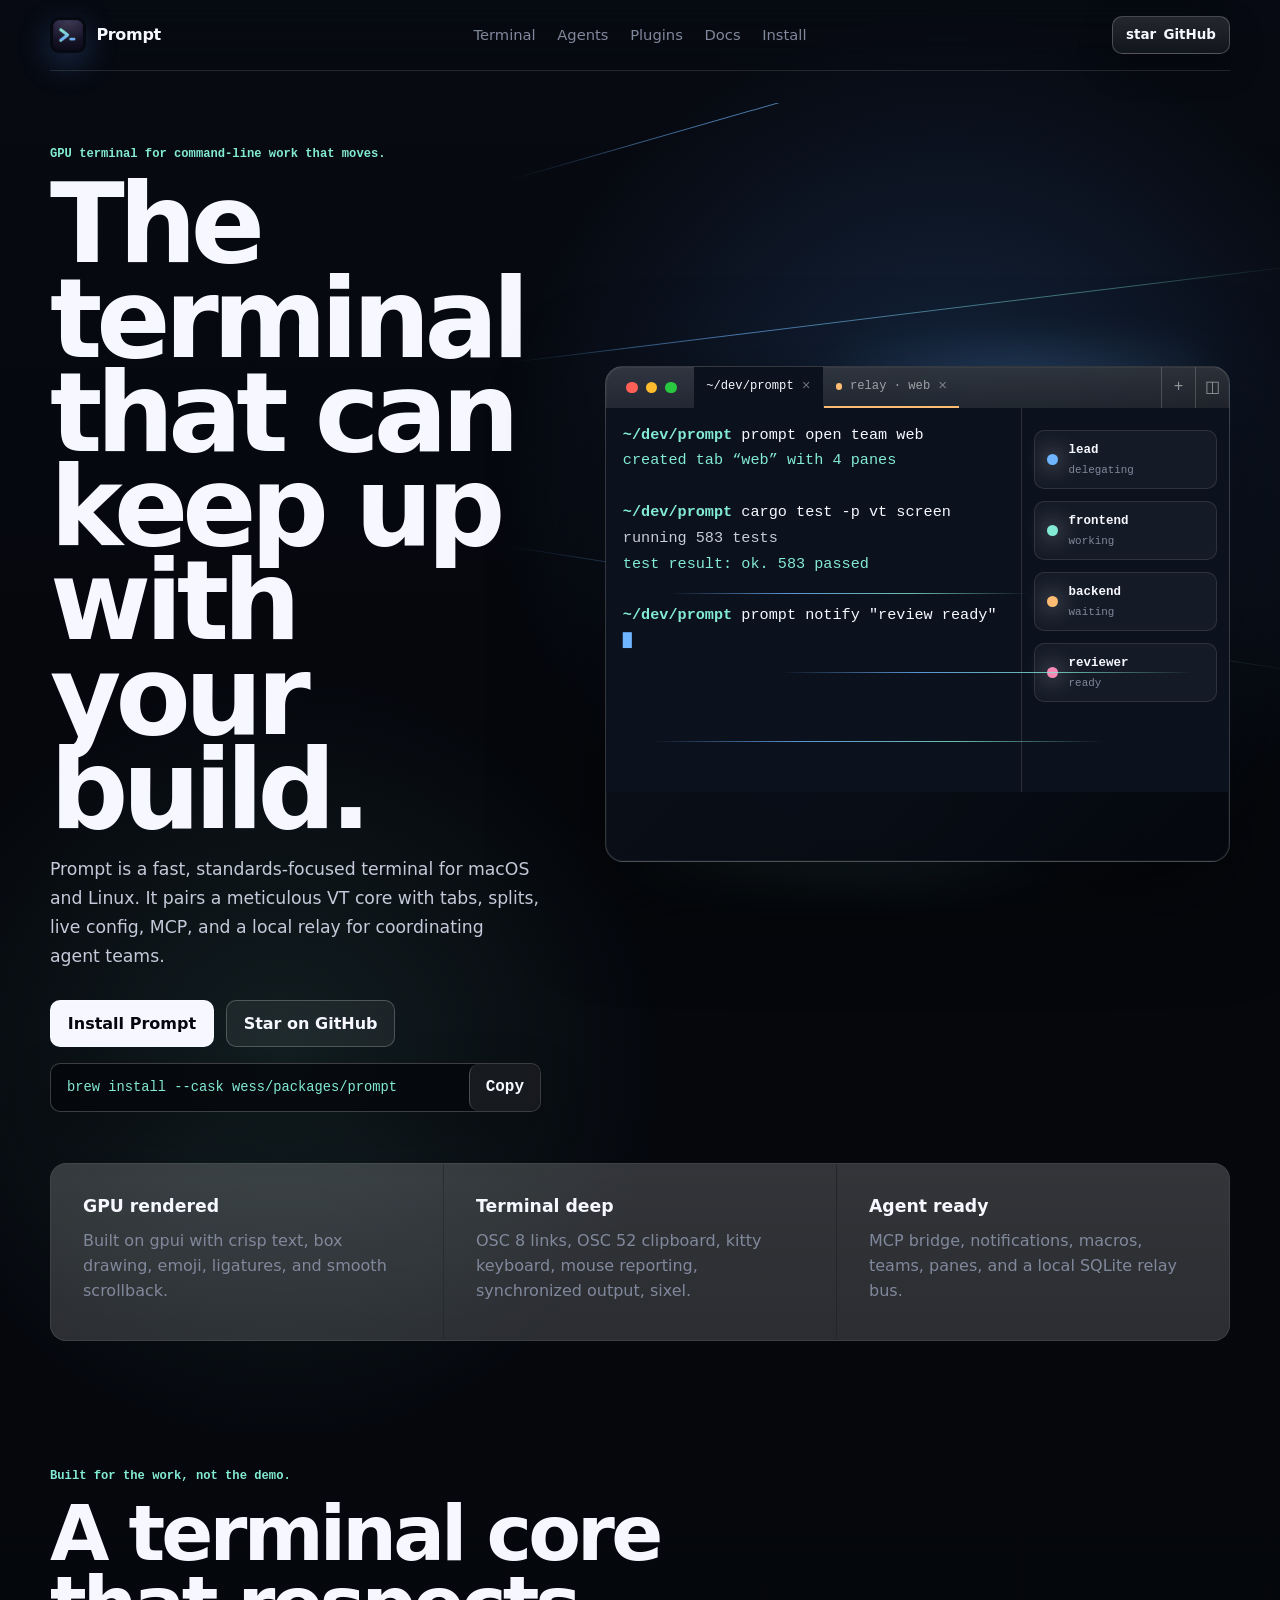
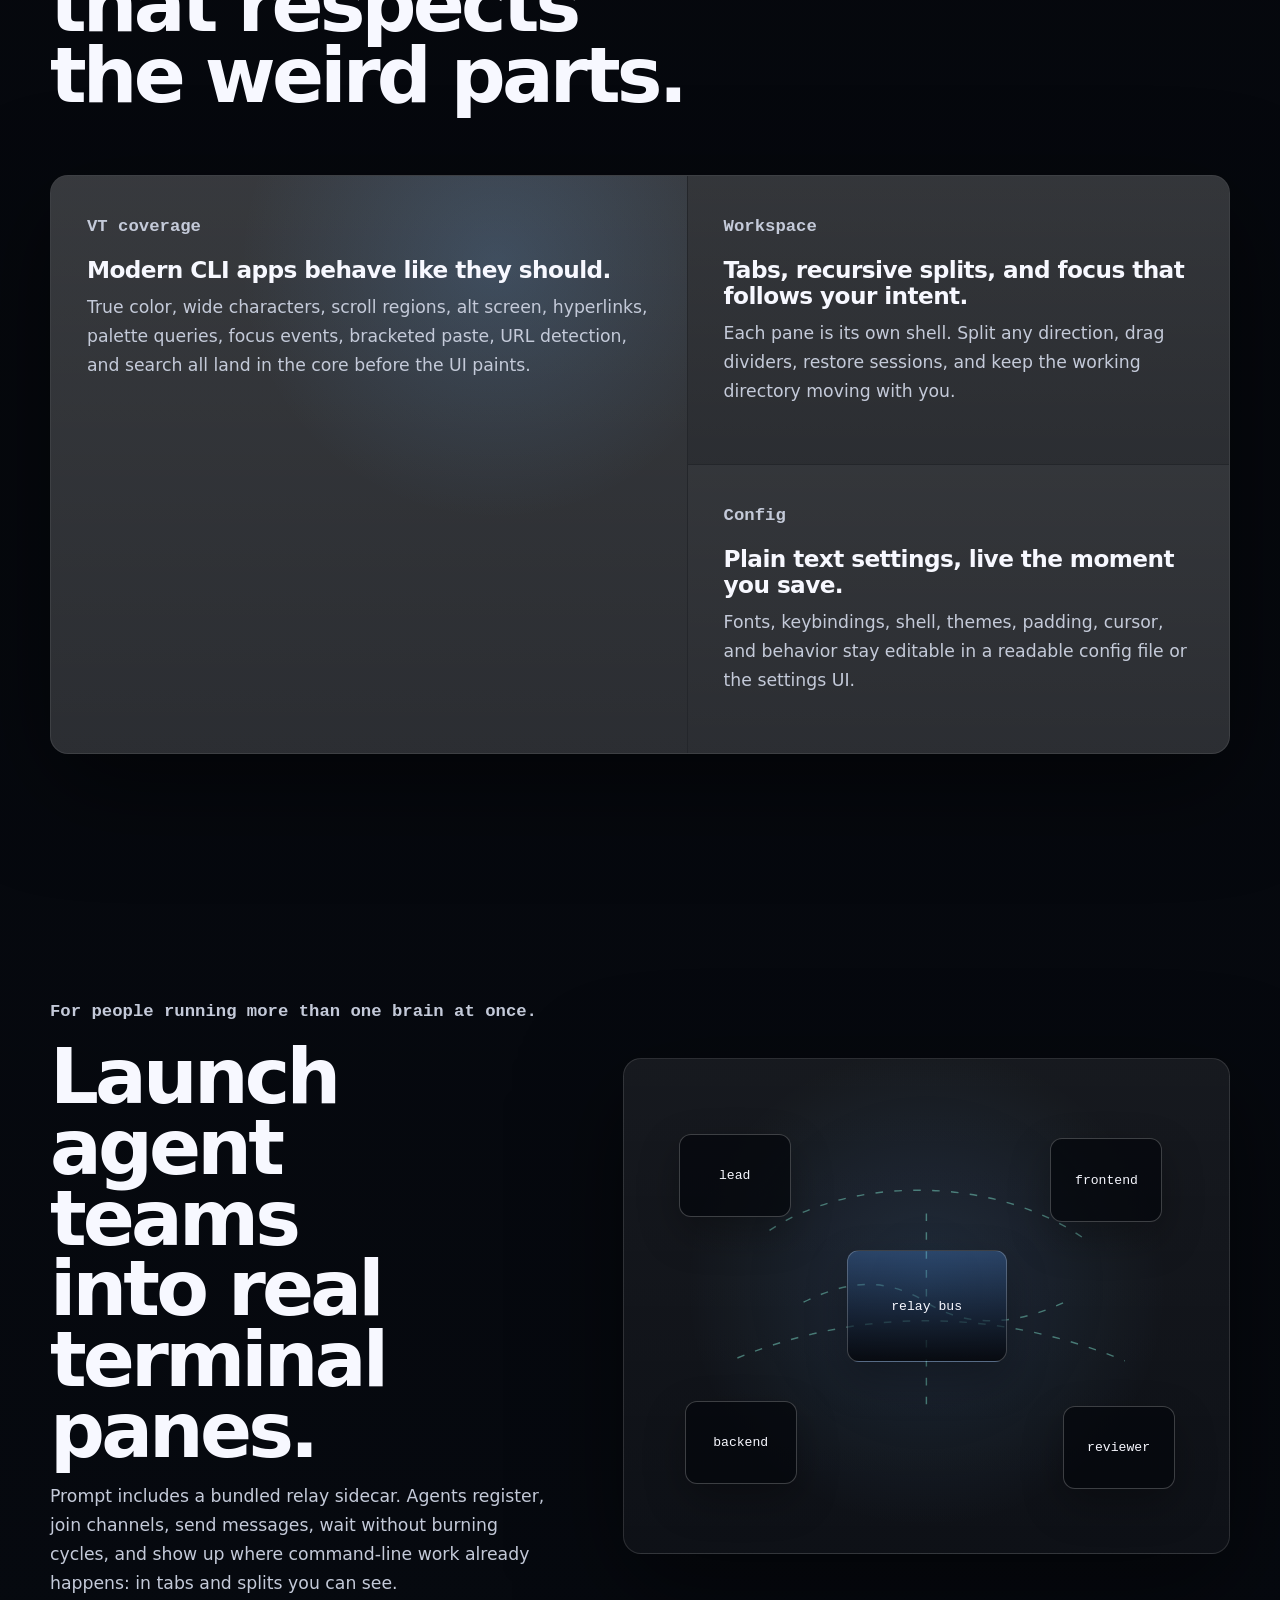
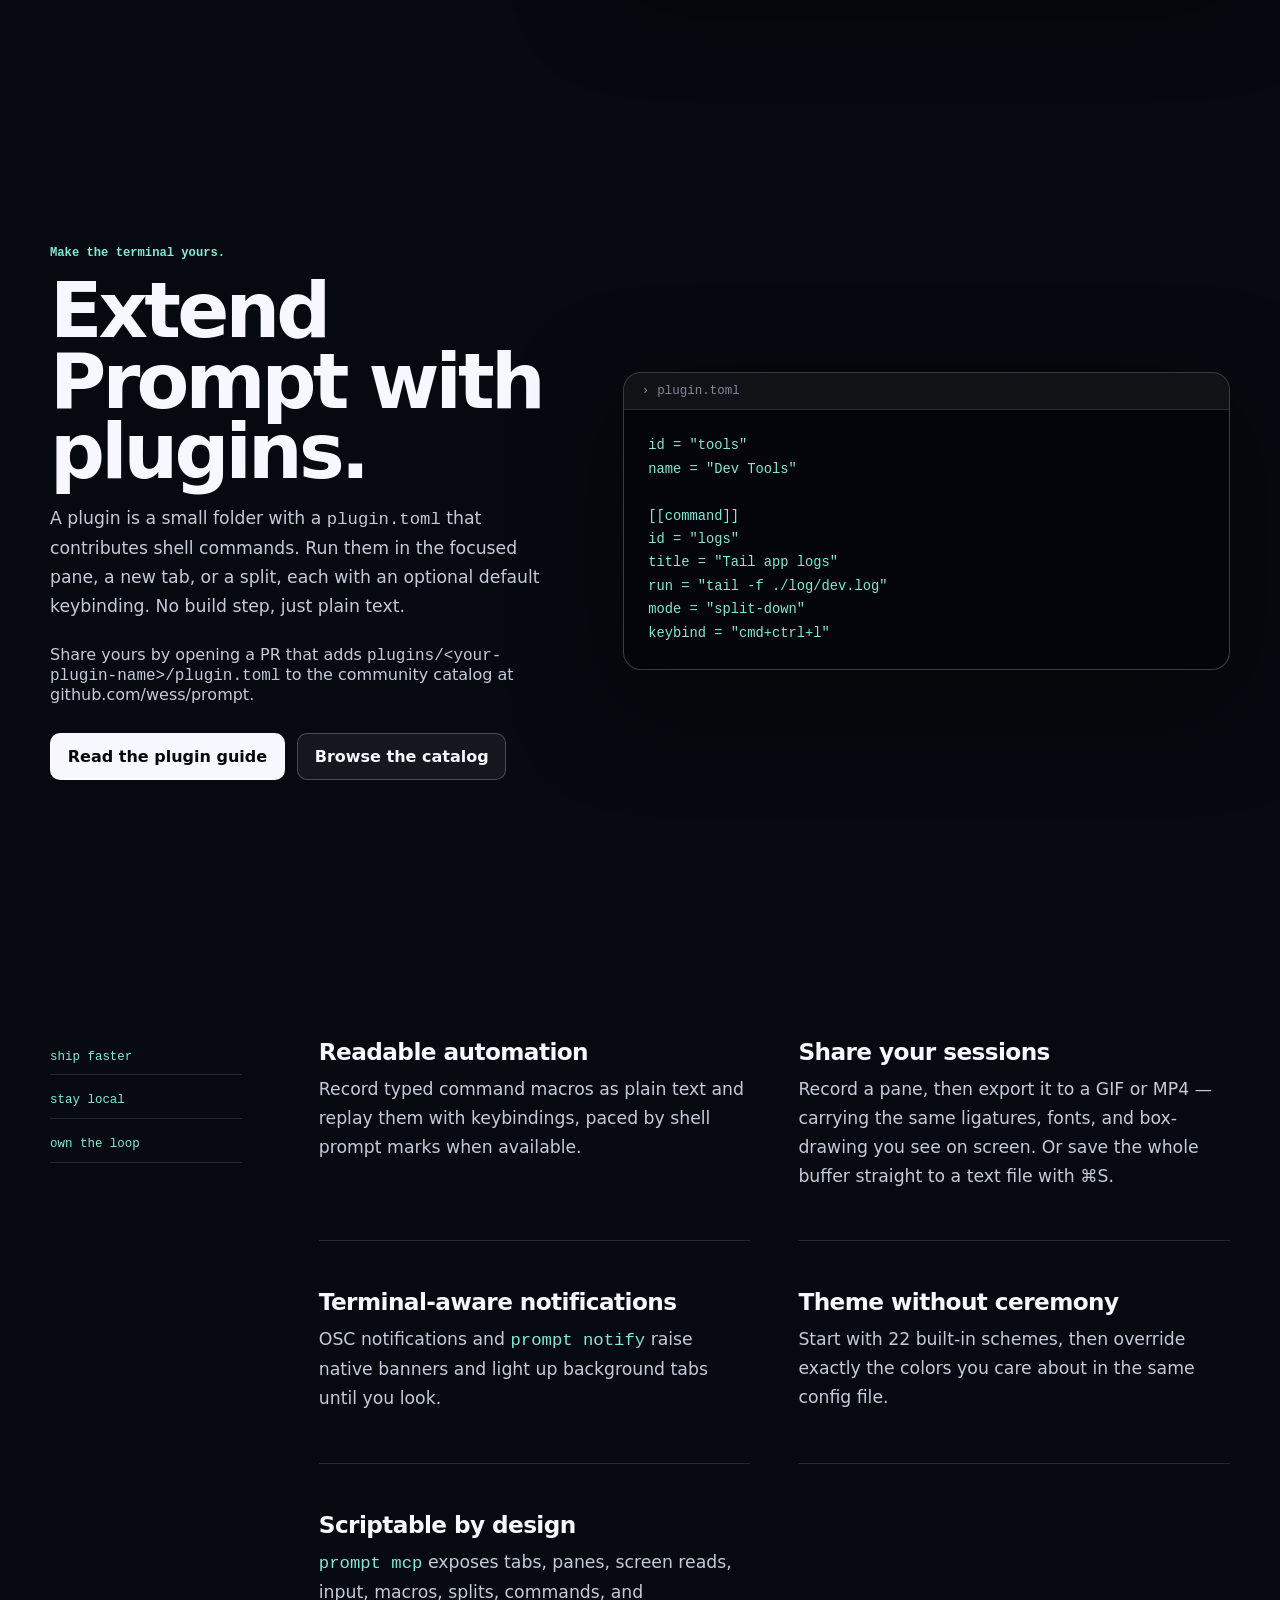
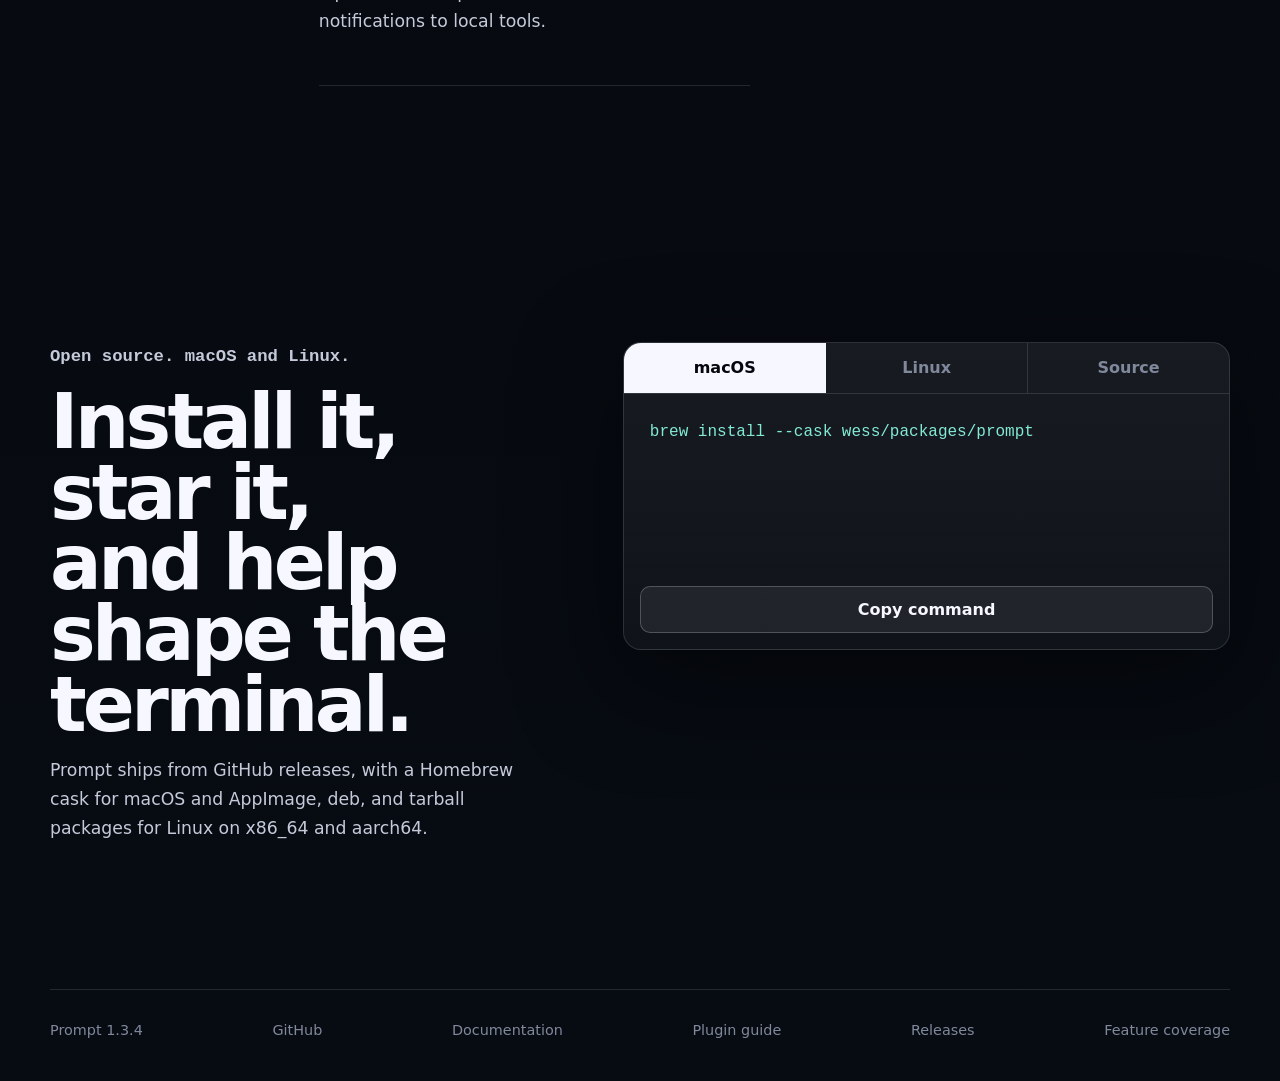
==== index.html @ 6f5cb442 "Publish docs from aa4fcb9d68c8481bac07b65fded016093cd1c7c6" ====
<!doctype html>
<html lang="en">
  <head>
    <meta charset="utf-8">
    <meta name="viewport" content="width=device-width, initial-scale=1">
    <title>Prompt - GPU terminal for builders and agent teams</title>
    <meta
      name="description"
      content="Prompt is a fast GPU-accelerated terminal for macOS and Linux with splits, themes, MCP, and a local agent mesh."
    >
    <meta property="og:title" content="Prompt - a terminal for builders and agent teams">
    <meta
      property="og:description"
      content="GPU rendering, meticulous VT support, live config, MCP, and a local relay for agent teams."
    >
    <meta property="og:type" content="website">
    <meta name="theme-color" content="#05070c">
    <link rel="icon" href="icon.png">
    <link rel="apple-touch-icon" href="icon.png">
    <link rel="stylesheet" href="style.css">
  </head>
  <body>
    <a class="skip" href="#main">Skip to content</a>
    <header class="nav" aria-label="Primary navigation">
      <a class="brand" href="#top" aria-label="Prompt home">
        <img class="brandmark" src="icon.png" alt="" width="36" height="36">
        <span>Prompt</span>
      </a>
      <nav class="navlinks" aria-label="Site">
        <a href="#terminal">Terminal</a>
        <a href="#agents">Agents</a>
        <a href="#plugins">Plugins</a>
        <a href="docs.html">Docs</a>
        <a href="#install">Install</a>
      </nav>
      <a class="navstar" href="https://github.com/wess/prompt" data-star-link>
        <span aria-hidden="true">star</span>
        <strong data-star-count>GitHub</strong>
      </a>
    </header>

    <main id="main">
      <section class="hero" id="top">
        <div class="herobeams" aria-hidden="true">
          <span></span>
          <span></span>
          <span></span>
        </div>
        <div class="herocopy">
          <p class="kicker">GPU terminal for command-line work that moves.</p>
          <h1>The terminal that can keep up with your build.</h1>
          <p class="lede">
            Prompt is a fast, standards-focused terminal for macOS and Linux.
            It pairs a meticulous VT core with tabs, splits, live config, MCP,
            and a local relay for coordinating agent teams.
          </p>
          <div class="actions" aria-label="Primary actions">
            <a class="button primary" href="#install">Install Prompt</a>
            <a class="button secondary" href="https://github.com/wess/prompt" data-star-link>Star on GitHub</a>
          </div>
          <div class="terminalbar" aria-label="Install command">
            <code>brew install --cask wess/packages/prompt</code>
            <button type="button" data-copy="brew install --cask wess/packages/prompt">Copy</button>
          </div>
        </div>
        <div class="productstage" aria-label="Prompt terminal workspace preview">
          <div class="stageglow" aria-hidden="true"></div>
          <div class="workspacewindow">
            <div class="windowbar">
              <div class="traffic" aria-hidden="true"><span></span><span></span><span></span></div>
              <div class="tabstrip" role="tablist" aria-label="Open tabs">
                <div class="tab active" role="tab" aria-selected="true">
                  <span>~/dev/prompt</span>
                  <i class="tabclose" aria-hidden="true">×</i>
                </div>
                <div class="tab attention" role="tab" aria-selected="false">
                  <i class="tabdot" aria-hidden="true"></i>
                  <span>relay · web</span>
                  <i class="tabclose" aria-hidden="true">×</i>
                </div>
              </div>
              <div class="tabactions" aria-label="Tab actions">
                <button class="tabbtn" type="button" aria-label="New">+</button>
                <button class="tabbtn" type="button" aria-label="Split into column">◫</button>
              </div>
            </div>
            <div class="workspacegrid">
              <section class="terminalpane" aria-label="Terminal session preview">
                <pre><code><span class="prompt">~/dev/prompt</span> <span class="cmd">prompt open team web</span>
<span class="ok">created tab “web” with 4 panes</span>

<span class="prompt">~/dev/prompt</span> <span class="cmd">cargo test -p vt screen</span>
running 583 tests
<span class="ok">test result: ok. 583 passed</span>

<span class="prompt">~/dev/prompt</span> <span class="cmd">prompt notify "review ready"</span>
<span class="cursor">█</span></code></pre>
              </section>
              <aside class="agentpane" aria-label="Agent relay activity">
                <div class="agentrow lead"><span></span><strong>lead</strong><em>delegating</em></div>
                <div class="agentrow frontend"><span></span><strong>frontend</strong><em>working</em></div>
                <div class="agentrow backend"><span></span><strong>backend</strong><em>waiting</em></div>
                <div class="agentrow reviewer"><span></span><strong>reviewer</strong><em>ready</em></div>
              </aside>
            </div>
            <div class="flowline one" aria-hidden="true"></div>
            <div class="flowline two" aria-hidden="true"></div>
            <div class="flowline three" aria-hidden="true"></div>
          </div>
        </div>
      </section>

      <section class="proof" aria-label="Product proof points">
        <div>
          <strong>GPU rendered</strong>
          <span>Built on gpui with crisp text, box drawing, emoji, ligatures, and smooth scrollback.</span>
        </div>
        <div>
          <strong>Terminal deep</strong>
          <span>OSC 8 links, OSC 52 clipboard, kitty keyboard, mouse reporting, synchronized output, sixel.</span>
        </div>
        <div>
          <strong>Agent ready</strong>
          <span>MCP bridge, notifications, macros, teams, panes, and a local SQLite relay bus.</span>
        </div>
      </section>

      <section class="terminalsection" id="terminal">
        <div class="sectionhead">
          <p class="kicker">Built for the work, not the demo.</p>
          <h2>A terminal core that respects the weird parts.</h2>
        </div>
        <div class="featureflow">
          <article class="featurewide">
            <p class="label">VT coverage</p>
            <h3>Modern CLI apps behave like they should.</h3>
            <p>
              True color, wide characters, scroll regions, alt screen,
              hyperlinks, palette queries, focus events, bracketed paste, URL
              detection, and search all land in the core before the UI paints.
            </p>
          </article>
          <article>
            <p class="label">Workspace</p>
            <h3>Tabs, recursive splits, and focus that follows your intent.</h3>
            <p>Each pane is its own shell. Split any direction, drag dividers, restore sessions, and keep the working directory moving with you.</p>
          </article>
          <article>
            <p class="label">Config</p>
            <h3>Plain text settings, live the moment you save.</h3>
            <p>Fonts, keybindings, shell, themes, padding, cursor, and behavior stay editable in a readable config file or the settings UI.</p>
          </article>
        </div>
      </section>

      <section class="agentsection" id="agents">
        <div class="agentcopy">
          <p class="kicker">For people running more than one brain at once.</p>
          <h2>Launch agent teams into real terminal panes.</h2>
          <p>
            Prompt includes a bundled relay sidecar. Agents register, join
            channels, send messages, wait without burning cycles, and show up
            where command-line work already happens: in tabs and splits you can
            see.
          </p>
        </div>
        <div class="mesh" aria-label="Relay mesh diagram">
          <div class="node lead">lead</div>
          <div class="node frontend">frontend</div>
          <div class="node backend">backend</div>
          <div class="node reviewer">reviewer</div>
          <div class="bus">relay bus</div>
          <svg viewBox="0 0 640 360" role="img" aria-label="Agents connected through a local relay bus">
            <path d="M154 100 C240 42 392 42 486 108"></path>
            <path d="M120 235 C250 182 394 182 530 238"></path>
            <path d="M320 82 L320 176"></path>
            <path d="M320 216 L320 292"></path>
            <path d="M190 176 C238 152 278 150 320 176 C366 206 420 198 466 176"></path>
          </svg>
        </div>
      </section>

      <section class="pluginsection" id="plugins">
        <div class="plugincopy">
          <p class="kicker">Make the terminal yours.</p>
          <h2>Extend Prompt with plugins.</h2>
          <p class="lede">
            A plugin is a small folder with a <code>plugin.toml</code> that
            contributes shell commands. Run them in the focused pane, a new tab,
            or a split, each with an optional default keybinding. No build step,
            just plain text.
          </p>
          <p>
            Share yours by opening a PR that adds
            <code>plugins/&lt;your-plugin-name&gt;/plugin.toml</code> to the
            community catalog at
            <a href="https://github.com/wess/prompt">github.com/wess/prompt</a>.
          </p>
          <div class="actions" aria-label="Plugin actions">
            <a class="button primary" href="plugins.html">Read the plugin guide</a>
            <a class="button secondary" href="https://github.com/wess/prompt/tree/main/plugins">Browse the catalog</a>
          </div>
        </div>
        <div class="plugincard" aria-label="Example plugin.toml">
          <div class="cardlabel"><span aria-hidden="true">›</span> plugin.toml</div>
          <pre><code>id = "tools"
name = "Dev Tools"

[[command]]
id = "logs"
title = "Tail app logs"
run = "tail -f ./log/dev.log"
mode = "split-down"
keybind = "cmd+ctrl+l"</code></pre>
        </div>
      </section>

      <section class="details" aria-label="Prompt features">
        <div class="rail">
          <span>ship faster</span>
          <span>stay local</span>
          <span>own the loop</span>
        </div>
        <div class="detailgrid">
          <article>
            <h3>Readable automation</h3>
            <p>Record typed command macros as plain text and replay them with keybindings, paced by shell prompt marks when available.</p>
          </article>
          <article>
            <h3>Share your sessions</h3>
            <p>Record a pane, then export it to a GIF or MP4 — carrying the same ligatures, fonts, and box-drawing you see on screen. Or save the whole buffer straight to a text file with ⌘S.</p>
          </article>
          <article>
            <h3>Terminal-aware notifications</h3>
            <p>OSC notifications and <code>prompt notify</code> raise native banners and light up background tabs until you look.</p>
          </article>
          <article>
            <h3>Theme without ceremony</h3>
            <p>Start with 22 built-in schemes, then override exactly the colors you care about in the same config file.</p>
          </article>
          <article>
            <h3>Scriptable by design</h3>
            <p><code>prompt mcp</code> exposes tabs, panes, screen reads, input, macros, splits, commands, and notifications to local tools.</p>
          </article>
        </div>
      </section>

      <section class="install" id="install">
        <div>
          <p class="kicker">Open source. macOS and Linux.</p>
          <h2>Install it, star it, and help shape the terminal.</h2>
          <p>
            Prompt ships from GitHub releases, with a Homebrew cask for macOS
            and AppImage, deb, and tarball packages for Linux on x86_64 and
            aarch64.
          </p>
        </div>
        <div class="installpanel">
          <div class="installtabs" role="tablist" aria-label="Install options">
            <button class="active" type="button" data-install-tab="mac">macOS</button>
            <button type="button" data-install-tab="linux">Linux</button>
            <button type="button" data-install-tab="source">Source</button>
          </div>
          <pre aria-live="polite"><code data-install-code>brew install --cask wess/packages/prompt</code></pre>
          <button class="copywide" type="button" data-copy="brew install --cask wess/packages/prompt">Copy command</button>
        </div>
      </section>
    </main>

    <footer class="footer">
      <span>Prompt 1.3.4</span>
      <a href="https://github.com/wess/prompt">GitHub</a>
      <a href="docs.html">Documentation</a>
      <a href="plugins.html">Plugin guide</a>
      <a href="https://github.com/wess/prompt/releases">Releases</a>
      <a href="coverage.html">Feature coverage</a>
    </footer>

    <script type="module" src="script.js"></script>
  </body>
</html>
---- style.css ----
:root {
  color-scheme: dark;
  --ink: #f7f8ff;
  --text: #c4cad9;
  --muted: #80889c;
  --void: #05070c;
  --deep: #080d16;
  --panel: #0d1420;
  --paneltwo: #111a2a;
  --termbg: #0b111d;
  --line: rgb(255 255 255 / 0.12);
  --linehard: rgb(255 255 255 / 0.22);
  --blue: #6eb4ff;
  --bluehard: #4f95f4;
  --mint: #83ead4;
  --amber: #ffbd73;
  --rose: #f68ab5;
  --radius: 10px;
  --max: 1180px;
  --shadow: 0 30px 100px rgb(0 0 0 / 0.5);
  font-family:
    ui-sans-serif,
    system-ui,
    -apple-system,
    BlinkMacSystemFont,
    "Segoe UI",
    sans-serif;
  background: var(--void);
  color: var(--text);
}

* {
  box-sizing: border-box;
}

html {
  scroll-behavior: smooth;
}

body {
  margin: 0;
  min-width: 320px;
  overflow-x: hidden;
  background:
    radial-gradient(circle at 74% 8%, rgb(79 149 244 / 0.22), transparent 28rem),
    radial-gradient(circle at 22% 18%, rgb(131 234 212 / 0.1), transparent 24rem),
    linear-gradient(180deg, #070a12 0, #05070c 48rem, #070b12 100%);
}

body::before {
  position: fixed;
  inset: 0;
  z-index: -1;
  content: "";
  pointer-events: none;
  background:
    linear-gradient(90deg, rgb(255 255 255 / 0.035) 1px, transparent 1px) 0 0 / 84px 84px,
    linear-gradient(180deg, rgb(255 255 255 / 0.025) 1px, transparent 1px) 0 0 / 84px 84px;
  mask-image: linear-gradient(to bottom, black, transparent 74%);
}

a {
  color: inherit;
  text-decoration: none;
}

button {
  font: inherit;
}

code,
pre,
.kicker,
.label,
.terminalbar,
.tabstrip,
.tabactions,
.agentrow,
.rail,
.node,
.bus {
  font-family: ui-monospace, SFMono-Regular, Menlo, Consolas, monospace;
}

.skip {
  position: fixed;
  left: 1rem;
  top: 1rem;
  z-index: 20;
  padding: 0.7rem 0.9rem;
  transform: translateY(-150%);
  border: 1px solid var(--linehard);
  border-radius: var(--radius);
  background: var(--ink);
  color: var(--void);
}

.skip:focus {
  transform: translateY(0);
}

.nav {
  position: sticky;
  top: 0;
  z-index: 20;
  display: grid;
  grid-template-columns: 1fr auto 1fr;
  align-items: center;
  gap: 1rem;
  width: min(calc(100% - 2rem), var(--max));
  margin: 0 auto;
  padding: 1rem 0;
  border-bottom: 1px solid var(--line);
  backdrop-filter: blur(18px);
}

.brand,
.navlinks,
.navstar {
  display: flex;
  align-items: center;
}

.brand {
  gap: 0.65rem;
  color: var(--ink);
  font-weight: 760;
  letter-spacing: -0.02em;
}

.brandmark {
  display: block;
  width: 2.25rem;
  height: 2.25rem;
  border-radius: 9px;
  box-shadow: 0 10px 32px rgb(79 149 244 / 0.28);
}

.navlinks {
  gap: 1.35rem;
  color: var(--muted);
  font-size: 0.92rem;
}

.navstar {
  justify-self: end;
  gap: 0.45rem;
  min-height: 2.35rem;
  padding: 0 0.82rem;
  border: 1px solid var(--linehard);
  border-radius: var(--radius);
  background: linear-gradient(180deg, rgb(255 255 255 / 0.12), rgb(255 255 255 / 0.05));
  color: var(--ink);
  font-size: 0.84rem;
  font-weight: 720;
  box-shadow: 0 12px 36px rgb(0 0 0 / 0.24);
}

.navlinks a:hover,
.navlinks a:focus-visible,
.footer a:hover,
.footer a:focus-visible {
  color: var(--ink);
}

.hero {
  position: relative;
  display: grid;
  grid-template-columns: minmax(0, 0.88fr) minmax(420px, 1.12fr);
  gap: clamp(2rem, 5vw, 5rem);
  align-items: center;
  width: min(calc(100% - 2rem), var(--max));
  min-height: min(850px, calc(100svh - 5.5rem));
  margin: 0 auto;
  padding: clamp(3.5rem, 6vw, 6rem) 0 clamp(2rem, 4vw, 3.5rem);
}

.herobeams {
  position: absolute;
  inset: 2rem -10% auto 38%;
  height: 38rem;
  pointer-events: none;
  overflow: hidden;
  border-radius: 30px;
  opacity: 0.82;
  mask-image: linear-gradient(90deg, transparent, black 16%, black 76%, transparent);
}

.herobeams span {
  position: absolute;
  left: -12%;
  width: 120%;
  height: 1px;
  background: linear-gradient(90deg, transparent, rgb(110 180 255 / 0.8), rgb(131 234 212 / 0.55), transparent);
  transform-origin: left center;
  animation: beamdrift 8s linear infinite;
}

.herobeams span:nth-child(1) {
  top: 18%;
  transform: rotate(-16deg);
}

.herobeams span:nth-child(2) {
  top: 45%;
  animation-delay: -2.8s;
  transform: rotate(-7deg);
}

.herobeams span:nth-child(3) {
  top: 70%;
  animation-delay: -5.2s;
  transform: rotate(9deg);
}

.herocopy {
  position: relative;
  z-index: 2;
}

.kicker,
.label {
  margin: 0 0 1rem;
  color: var(--mint);
  font-size: 0.76rem;
  font-weight: 760;
  letter-spacing: 0;
}

h1,
h2,
h3,
p {
  margin-top: 0;
}

h1 {
  max-width: 9.4ch;
  margin-bottom: 1.1rem;
  color: var(--ink);
  font-size: clamp(4.1rem, 9vw, 6.85rem);
  line-height: 0.86;
  letter-spacing: -0.055em;
  text-wrap: balance;
}

h2 {
  max-width: 12ch;
  margin-bottom: 1rem;
  color: var(--ink);
  font-size: clamp(2.45rem, 6vw, 5.25rem);
  line-height: 0.92;
  letter-spacing: -0.05em;
  text-wrap: balance;
}

h3 {
  margin-bottom: 0.65rem;
  color: var(--ink);
  font-size: clamp(1.15rem, 2vw, 1.45rem);
  line-height: 1.1;
  letter-spacing: -0.025em;
}

.lede,
.agentcopy p,
.install p,
.featureflow p,
.detailgrid p {
  max-width: 68ch;
  color: var(--text);
  font-size: 1.08rem;
  line-height: 1.68;
  text-wrap: pretty;
}

.actions {
  display: flex;
  flex-wrap: wrap;
  gap: 0.75rem;
  margin: 1.8rem 0 1rem;
}

.button,
.terminalbar button,
.copywide {
  display: inline-flex;
  align-items: center;
  justify-content: center;
  min-height: 2.95rem;
  border-radius: var(--radius);
  cursor: pointer;
  font-weight: 780;
}

.button {
  padding: 0 1.05rem;
  border: 1px solid var(--linehard);
}

.primary {
  background: var(--ink);
  color: var(--void);
}

.secondary {
  background: rgb(255 255 255 / 0.06);
  color: var(--ink);
}

.button:hover,
.terminalbar button:hover,
.copywide:hover {
  transform: translateY(-1px);
}

.terminalbar {
  display: flex;
  align-items: stretch;
  width: min(100%, 38rem);
  overflow: hidden;
  border: 1px solid var(--linehard);
  border-radius: var(--radius);
  background: rgb(3 5 9 / 0.72);
  box-shadow: 0 16px 48px rgb(0 0 0 / 0.24);
}

.terminalbar code {
  flex: 1;
  min-width: 0;
  padding: 1rem;
  overflow-x: auto;
  color: var(--mint);
  font-size: 0.86rem;
  white-space: nowrap;
}

.terminalbar button {
  flex: 0 0 auto;
  border: 0;
  border-left: 1px solid var(--linehard);
  padding: 0 1rem;
  background: rgb(255 255 255 / 0.08);
  color: var(--ink);
}

.productstage {
  position: relative;
  z-index: 2;
  min-height: clamp(28rem, 48vw, 42rem);
}

.stageglow {
  position: absolute;
  inset: 4% 4% 8%;
  background:
    radial-gradient(circle at 70% 22%, rgb(110 180 255 / 0.34), transparent 15rem),
    radial-gradient(circle at 35% 70%, rgb(131 234 212 / 0.18), transparent 17rem);
  filter: blur(20px);
}

.workspacewindow {
  position: absolute;
  inset: 7% 0 auto;
  min-height: 31rem;
  overflow: hidden;
  border: 1px solid rgb(255 255 255 / 0.18);
  border-radius: 18px;
  background:
    linear-gradient(180deg, rgb(255 255 255 / 0.1), transparent 14%),
    linear-gradient(135deg, rgb(13 20 32 / 0.96), rgb(5 8 14 / 0.94));
  box-shadow:
    var(--shadow),
    0 0 0 1px rgb(255 255 255 / 0.04) inset;
}

/* Titlebar strip: Prompt folds the tab row directly into the window chrome,
   a touch lighter than the terminal body, with the native traffic lights
   inset to macOS spacing on the left. */
.windowbar {
  position: relative;
  z-index: 2;
  display: flex;
  align-items: stretch;
  height: 2.6rem;
  padding-left: 1.25rem;
  background: rgb(255 255 255 / 0.05);
}

.traffic {
  display: flex;
  align-items: center;
  gap: 0.5rem;
  padding-right: 1.1rem;
}

.traffic span {
  width: 0.72rem;
  height: 0.72rem;
  border-radius: 50%;
}

.traffic span:nth-child(1) { background: #ff5f57; }
.traffic span:nth-child(2) { background: #febc2e; }
.traffic span:nth-child(3) { background: #28c840; }

/* The tab row. The active tab carries the terminal body color so it reads as
   one continuous surface, exactly like the app. */
.tabstrip {
  display: flex;
  align-items: stretch;
  flex: 1;
  min-width: 0;
  gap: 1px;
}

.tab {
  display: flex;
  align-items: center;
  gap: 0.5rem;
  min-width: 0;
  max-width: 13rem;
  padding: 0 0.75rem;
  border-bottom: 2px solid transparent;
  color: rgb(255 255 255 / 0.55);
  font-size: 0.76rem;
  white-space: nowrap;
}

.tab span {
  overflow: hidden;
  text-overflow: ellipsis;
}

.tab.active {
  background: var(--termbg);
  color: var(--ink);
}

.tab.attention {
  border-bottom-color: var(--amber);
}

.tabdot {
  flex: none;
  width: 0.4rem;
  height: 0.4rem;
  border-radius: 50%;
  background: var(--amber);
}

.tabclose {
  font-style: normal;
  font-size: 0.92rem;
  line-height: 1;
  color: rgb(255 255 255 / 0.4);
}

/* Trailing button section: new (+) and split-into-column, pinned to the right
   and fenced off from the tabs by a hairline, exactly like the app. */
.tabactions {
  display: flex;
  align-items: stretch;
  border-left: 1px solid rgb(255 255 255 / 0.18);
}

.tabbtn {
  display: flex;
  align-items: center;
  justify-content: center;
  width: 2.1rem;
  padding: 0;
  border: 0;
  background: transparent;
  color: rgb(255 255 255 / 0.5);
  font-size: 1rem;
  cursor: pointer;
}

.tabbtn + .tabbtn { border-left: 1px solid rgb(255 255 255 / 0.18); }

.tabbtn:hover {
  color: var(--ink);
  background: rgb(255 255 255 / 0.1);
}

/* The body: a terminal split, two panes divided by a single hairline like a
   real Prompt split — no floating cards or per-pane chrome. */
.workspacegrid {
  position: relative;
  z-index: 2;
  display: grid;
  grid-template-columns: minmax(0, 1fr) 13rem;
  background: var(--termbg);
}

.terminalpane {
  min-height: 24rem;
  overflow: hidden;
}

.agentpane {
  min-height: 24rem;
  padding: 0.6rem 0;
  border-left: 1px solid var(--line);
}

.terminalpane pre {
  margin: 0;
  padding: 0.9rem 1.05rem;
  color: #c8cddb;
  font-size: clamp(0.78rem, 1.2vw, 0.95rem);
  line-height: 1.7;
  white-space: pre-wrap;
}

.prompt {
  color: var(--mint);
  font-weight: 600;
}

.cmd { color: var(--ink); }

.ok { color: var(--mint); }

.cursor {
  display: inline-block;
  color: var(--blue);
  animation: cursorblink 1s steps(1) infinite;
}

.agentrow {
  display: grid;
  grid-template-columns: auto 1fr;
  gap: 0.45rem 0.65rem;
  align-items: center;
  margin: 0.75rem;
  padding: 0.75rem;
  border: 1px solid rgb(255 255 255 / 0.1);
  border-radius: 10px;
  background: rgb(255 255 255 / 0.045);
  animation: cardpulse 4.8s ease-in-out infinite;
}

.agentrow:nth-child(3) { animation-delay: -1.1s; }
.agentrow:nth-child(4) { animation-delay: -2.2s; }
.agentrow:nth-child(5) { animation-delay: -3.4s; }

.agentrow span {
  grid-row: span 2;
  width: 0.7rem;
  height: 0.7rem;
  border-radius: 50%;
  background: var(--blue);
  box-shadow: 0 0 22px currentColor;
}

.agentrow strong {
  color: var(--ink);
  font-size: 0.78rem;
}

.agentrow em {
  color: var(--muted);
  font-size: 0.68rem;
  font-style: normal;
}

.frontend span { background: var(--mint); }
.backend span { background: var(--amber); }
.reviewer span { background: var(--rose); }

.flowline {
  position: absolute;
  z-index: 3;
  height: 1px;
  background: linear-gradient(90deg, transparent, var(--blue), var(--mint), transparent);
  opacity: 0.8;
  animation: packet 4.4s linear infinite;
}

.flowline.one {
  left: 7%;
  right: 20%;
  bottom: 24%;
}

.flowline.two {
  left: 28%;
  right: 6%;
  bottom: 38%;
  animation-delay: -1.4s;
}

.flowline.three {
  left: 10%;
  right: 32%;
  bottom: 54%;
  animation-delay: -2.8s;
}

.proof,
.terminalsection,
.agentsection,
.details,
.install {
  width: min(calc(100% - 2rem), var(--max));
  margin: 0 auto;
}

.proof {
  display: grid;
  grid-template-columns: repeat(3, 1fr);
  gap: 1px;
  overflow: hidden;
  border: 1px solid var(--line);
  border-radius: 16px;
  background: var(--line);
}

.proof div {
  min-height: 11rem;
  padding: clamp(1.1rem, 3vw, 2rem);
  background: linear-gradient(180deg, rgb(255 255 255 / 0.07), rgb(255 255 255 / 0.035));
}

.proof strong,
.proof span {
  display: block;
}

.proof strong {
  margin-bottom: 0.8rem;
  color: var(--ink);
  font-size: 1.08rem;
}

.proof span {
  color: var(--muted);
  line-height: 1.55;
}

.terminalsection,
.details,
.install {
  padding: clamp(5rem, 10vw, 9rem) 0;
}

.sectionhead {
  max-width: 58rem;
  margin-bottom: clamp(2rem, 5vw, 4rem);
}

.featureflow {
  display: grid;
  grid-template-columns: 1.08fr 0.92fr;
  gap: 1px;
  overflow: hidden;
  border: 1px solid var(--line);
  border-radius: 18px;
  background: var(--line);
  box-shadow: var(--shadow);
}

.featureflow article {
  min-height: 18rem;
  padding: clamp(1.25rem, 4vw, 2.25rem);
  background: linear-gradient(180deg, rgb(255 255 255 / 0.075), rgb(255 255 255 / 0.035));
}

.featureflow .featurewide {
  grid-row: span 2;
  min-height: 36rem;
  background:
    radial-gradient(circle at 70% 15%, rgb(110 180 255 / 0.18), transparent 16rem),
    linear-gradient(180deg, rgb(255 255 255 / 0.09), rgb(255 255 255 / 0.035));
}

.agentsection {
  display: grid;
  grid-template-columns: minmax(0, 0.9fr) minmax(320px, 1.1fr);
  gap: clamp(2rem, 6vw, 6rem);
  align-items: center;
  padding: clamp(5rem, 9vw, 8rem) 0;
}

.mesh {
  position: relative;
  min-height: 31rem;
  overflow: hidden;
  border: 1px solid var(--line);
  border-radius: 18px;
  background:
    radial-gradient(circle at 50% 46%, rgb(110 180 255 / 0.14), transparent 15rem),
    linear-gradient(180deg, rgb(255 255 255 / 0.07), rgb(255 255 255 / 0.035));
  box-shadow: var(--shadow);
}

.mesh svg {
  position: absolute;
  inset: 0;
  width: 100%;
  height: 100%;
}

.mesh path {
  fill: none;
  stroke: rgb(131 234 212 / 0.46);
  stroke-width: 1.5;
  stroke-dasharray: 8 12;
  animation: flow 18s linear infinite;
}

.node,
.bus {
  position: absolute;
  z-index: 2;
  display: grid;
  place-items: center;
  border: 1px solid var(--linehard);
  border-radius: 12px;
  background: rgb(5 7 12 / 0.76);
  color: var(--ink);
  font-size: 0.82rem;
  box-shadow: 0 16px 40px rgb(0 0 0 / 0.28);
}

.node {
  width: 7rem;
  height: 5.2rem;
}

.lead { left: 9%; top: 15%; }
.frontend { right: 11%; top: 16%; }
.backend { left: 10%; bottom: 14%; }
.reviewer { right: 9%; bottom: 13%; }

.bus {
  left: 50%;
  top: 50%;
  width: 10rem;
  height: 7rem;
  transform: translate(-50%, -50%);
  background: linear-gradient(180deg, rgb(79 149 244 / 0.28), rgb(5 7 12 / 0.86));
}

.details {
  display: grid;
  grid-template-columns: 12rem 1fr;
  gap: clamp(2rem, 6vw, 5rem);
  align-items: start;
}

.rail {
  position: sticky;
  top: 6rem;
  display: grid;
  gap: 0.5rem;
  color: var(--mint);
  font-size: 0.78rem;
}

.rail span {
  padding: 0.65rem 0;
  border-bottom: 1px solid var(--line);
}

.detailgrid {
  display: grid;
  grid-template-columns: repeat(2, minmax(0, 1fr));
  gap: clamp(1.5rem, 4vw, 3rem);
}

.detailgrid article {
  padding-bottom: 2rem;
  border-bottom: 1px solid var(--line);
}

.detailgrid code {
  color: var(--mint);
}

.install {
  display: grid;
  grid-template-columns: minmax(0, 0.9fr) minmax(320px, 1.1fr);
  gap: clamp(2rem, 6vw, 5rem);
  align-items: start;
}

.installpanel {
  overflow: hidden;
  border: 1px solid var(--line);
  border-radius: 18px;
  background: linear-gradient(180deg, rgb(255 255 255 / 0.07), rgb(255 255 255 / 0.035));
  box-shadow: var(--shadow);
}

.installtabs {
  display: flex;
  border-bottom: 1px solid var(--line);
}

.installtabs button {
  flex: 1;
  min-height: 3.1rem;
  border: 0;
  border-right: 1px solid var(--line);
  background: transparent;
  color: var(--muted);
  cursor: pointer;
  font-weight: 780;
}

.installtabs button:last-child {
  border-right: 0;
}

.installtabs button.active {
  background: var(--ink);
  color: var(--void);
}

.installpanel pre {
  margin: 0;
  min-height: 12rem;
  padding: clamp(1rem, 3vw, 1.6rem);
  overflow-x: auto;
  color: var(--mint);
  font-size: clamp(0.86rem, 2vw, 1rem);
  line-height: 1.7;
}

.copywide {
  width: calc(100% - 2rem);
  margin: 0 1rem 1rem;
  border: 1px solid var(--linehard);
  background: rgb(255 255 255 / 0.07);
  color: var(--ink);
}

.footer {
  display: flex;
  flex-wrap: wrap;
  gap: 1rem;
  justify-content: space-between;
  width: min(calc(100% - 2rem), var(--max));
  margin: 0 auto;
  padding: 2rem 0 3rem;
  border-top: 1px solid var(--line);
  color: var(--muted);
  font-size: 0.9rem;
}

:focus-visible {
  outline: 2px solid var(--blue);
  outline-offset: 3px;
}

@keyframes beamdrift {
  0% { translate: -14% 0; opacity: 0; }
  15% { opacity: 1; }
  85% { opacity: 1; }
  100% { translate: 18% 0; opacity: 0; }
}

@keyframes cursorblink {
  50% { opacity: 0; }
}

@keyframes cardpulse {
  50% {
    border-color: rgb(131 234 212 / 0.28);
    background: rgb(255 255 255 / 0.075);
  }
}

@keyframes packet {
  0% { clip-path: inset(0 100% 0 0); opacity: 0; }
  12% { opacity: 1; }
  55% { clip-path: inset(0 0 0 0); }
  100% { clip-path: inset(0 0 0 100%); opacity: 0; }
}

@keyframes flow {
  to {
    stroke-dashoffset: -180;
  }
}

@media (max-width: 980px) {
  .nav {
    grid-template-columns: 1fr auto;
  }

  .navlinks {
    display: none;
  }

  .hero,
  .agentsection,
  .install,
  .details {
    grid-template-columns: 1fr;
  }

  .hero {
    min-height: auto;
    padding-top: 4rem;
  }

  .productstage {
    min-height: 33rem;
  }

  .workspacewindow {
    inset: 0;
  }

  .proof,
  .featureflow,
  .detailgrid {
    grid-template-columns: 1fr;
  }

  .featureflow .featurewide {
    grid-row: auto;
    min-height: 24rem;
  }

  .rail {
    position: static;
    display: flex;
    flex-wrap: wrap;
  }

  .rail span {
    border-bottom: 0;
  }
}

@media (max-width: 680px) {
  .nav {
    width: min(calc(100% - 1rem), var(--max));
  }

  h1 {
    max-width: 10ch;
    margin-bottom: 0.9rem;
    font-size: clamp(3.2rem, 16vw, 4.25rem);
    line-height: 0.9;
  }

  .lede,
  .agentcopy p,
  .install p,
  .featureflow p,
  .detailgrid p {
    font-size: 1rem;
    line-height: 1.62;
  }

  .actions {
    margin-top: 1.35rem;
  }

  .terminalbar {
    display: block;
  }

  .terminalbar button {
    width: 100%;
    border-left: 0;
    border-top: 1px solid var(--linehard);
  }

  .productstage {
    min-height: 39rem;
  }

  .workspacegrid {
    grid-template-columns: 1fr;
  }

  .agentpane {
    min-height: auto;
    border-left: 0;
    border-top: 1px solid var(--line);
  }

  .agentrow {
    grid-template-columns: auto 1fr auto;
  }

  .agentrow span {
    grid-row: auto;
  }

  .agentrow em {
    text-align: right;
  }

  .mesh {
    min-height: 25rem;
  }

  .node {
    width: 5.6rem;
    height: 4.2rem;
    font-size: 0.7rem;
  }

  .bus {
    width: 8rem;
    height: 5.8rem;
  }
}

@media (prefers-reduced-motion: reduce) {
  *,
  *::before,
  *::after {
    scroll-behavior: auto !important;
    animation-duration: 0.01ms !important;
    animation-iteration-count: 1 !important;
    transition-duration: 0.01ms !important;
  }
}

/* Plugin tutorial / docs article page
   Reuses the landing tokens (--ink, --mint, --line, --radius, etc.) and the
   shared .kicker/.label/.button classes. Only adds what readable doc prose
   needs: a centered article column, tables, code cards, and ordered steps. */
.doc {
  width: min(calc(100% - 2rem), var(--max));
  margin: 0 auto;
  padding: clamp(2.5rem, 6vw, 4.5rem) 0 clamp(4rem, 8vw, 6rem);
}

.article {
  max-width: 60rem;
}

.dochead {
  margin-bottom: clamp(2.5rem, 6vw, 4rem);
}

.dochead h1 {
  max-width: 16ch;
  margin-bottom: 1.1rem;
  font-size: clamp(2.6rem, 7vw, 4.4rem);
  line-height: 0.92;
}

.doc .lede {
  margin-bottom: 1.75rem;
}

.doc code {
  padding: 0.1em 0.4em;
  border: 1px solid var(--line);
  border-radius: 6px;
  background: rgb(255 255 255 / 0.05);
  color: var(--mint);
  font-family: ui-monospace, SFMono-Regular, Menlo, Consolas, monospace;
  font-size: 0.86em;
}

/* table-of-contents chips under the page title */
.doctoc {
  display: flex;
  flex-wrap: wrap;
  gap: 0.55rem;
}

.doctoc a {
  padding: 0.45rem 0.8rem;
  border: 1px solid var(--line);
  border-radius: var(--radius);
  background: rgb(255 255 255 / 0.04);
  color: var(--muted);
  font-family: ui-monospace, SFMono-Regular, Menlo, Consolas, monospace;
  font-size: 0.8rem;
}

.doctoc a:hover,
.doctoc a:focus-visible {
  color: var(--ink);
  border-color: var(--linehard);
}

.docsection {
  padding: clamp(2rem, 5vw, 3.25rem) 0;
  border-top: 1px solid var(--line);
}

.docsection h2 {
  max-width: 22ch;
  margin-bottom: 1.1rem;
  font-size: clamp(1.9rem, 4vw, 2.9rem);
  line-height: 0.96;
}

.docsection h3 {
  margin-top: 2rem;
  margin-bottom: 0.85rem;
}

.docsection p {
  max-width: 68ch;
  color: var(--text);
  font-size: 1.05rem;
  line-height: 1.68;
  text-wrap: pretty;
}

.docsection .actions {
  margin-top: 2rem;
}

/* bulleted lists for prose */
.doclist {
  max-width: 68ch;
  margin: 0 0 1.1rem;
  padding-left: 1.2rem;
  color: var(--text);
  line-height: 1.7;
}

.doclist li {
  margin-bottom: 0.5rem;
}

/* code cards: the same surface treatment as the install panel */
.codecard {
  margin: 1.25rem 0;
  overflow: hidden;
  border: 1px solid var(--linehard);
  border-radius: var(--radius);
  background: rgb(3 5 9 / 0.72);
  box-shadow: 0 16px 48px rgb(0 0 0 / 0.24);
}

.codecard pre {
  margin: 0;
  padding: clamp(0.9rem, 2.5vw, 1.3rem);
  overflow-x: auto;
  color: var(--mint);
  font-size: 0.86rem;
  line-height: 1.7;
}

.codecard pre .c {
  color: var(--muted);
}

/* doc tables */
.tablewrap {
  margin: 1.25rem 0;
  overflow-x: auto;
  border: 1px solid var(--line);
  border-radius: var(--radius);
}

.doctable {
  width: 100%;
  border-collapse: collapse;
  font-size: 0.92rem;
}

.doctable th,
.doctable td {
  padding: 0.7rem 0.9rem;
  text-align: left;
  vertical-align: top;
  border-bottom: 1px solid var(--line);
}

.doctable thead th {
  color: var(--ink);
  font-size: 0.78rem;
  letter-spacing: 0.02em;
  background: rgb(255 255 255 / 0.05);
}

.doctable tbody tr:last-child td {
  border-bottom: 0;
}

.doctable td {
  color: var(--text);
  line-height: 1.55;
}

.badge {
  display: inline-block;
  margin-left: 0.4rem;
  padding: 0.05rem 0.45rem;
  border: 1px solid var(--line);
  border-radius: 999px;
  background: rgb(131 234 212 / 0.12);
  color: var(--mint);
  font-family: ui-monospace, SFMono-Regular, Menlo, Consolas, monospace;
  font-size: 0.68rem;
}

/* numbered tutorial steps */
.steps,
.checklist {
  max-width: 68ch;
  margin: 1.5rem 0 0;
  padding: 0;
  list-style: none;
  counter-reset: step;
}

.steps > li {
  position: relative;
  margin-bottom: 1.75rem;
  padding-left: 3rem;
}

.steps > li::before {
  counter-increment: step;
  content: counter(step);
  position: absolute;
  left: 0;
  top: 0;
  display: grid;
  place-items: center;
  width: 2rem;
  height: 2rem;
  border: 1px solid var(--linehard);
  border-radius: 50%;
  background: rgb(255 255 255 / 0.05);
  color: var(--mint);
  font-family: ui-monospace, SFMono-Regular, Menlo, Consolas, monospace;
  font-size: 0.86rem;
  font-weight: 720;
}

.steps > li h3 {
  margin-top: 0.15rem;
  margin-bottom: 0.5rem;
}

.checklist {
  counter-reset: check;
}

.checklist li {
  position: relative;
  margin-bottom: 0.7rem;
  padding-left: 1.9rem;
  color: var(--text);
  line-height: 1.6;
}

.checklist li::before {
  counter-increment: check;
  content: counter(check);
  position: absolute;
  left: 0;
  top: 0.05rem;
  display: grid;
  place-items: center;
  width: 1.35rem;
  height: 1.35rem;
  border: 1px solid var(--line);
  border-radius: 6px;
  background: rgb(255 255 255 / 0.04);
  color: var(--mint);
  font-family: ui-monospace, SFMono-Regular, Menlo, Consolas, monospace;
  font-size: 0.72rem;
}

.docsection a:not(.button) {
  color: var(--blue);
  text-decoration: underline;
  text-underline-offset: 2px;
}

.docsection a:not(.button):hover {
  color: var(--ink);
}

/* idea grid */
.ideagrid {
  display: grid;
  grid-template-columns: repeat(2, minmax(0, 1fr));
  gap: 0.75rem;
  max-width: 68ch;
  margin: 1.25rem 0 0;
  padding: 0;
  list-style: none;
}

.ideagrid li {
  padding: 0.85rem 1rem;
  border: 1px solid var(--line);
  border-radius: var(--radius);
  background: rgb(255 255 255 / 0.035);
  color: var(--text);
  font-size: 0.95rem;
}

@media (max-width: 980px) {
  .ideagrid {
    grid-template-columns: 1fr;
  }
}

/* Plugins section on the landing page */
.pluginsection {
  width: min(calc(100% - 2rem), var(--max));
  margin: 0 auto;
  display: grid;
  grid-template-columns: minmax(0, 0.9fr) minmax(320px, 1.1fr);
  gap: clamp(2rem, 6vw, 5rem);
  align-items: center;
  padding: clamp(5rem, 9vw, 8rem) 0;
}

.pluginsection .lede {
  margin-bottom: 1.5rem;
}

.plugincard {
  overflow: hidden;
  border: 1px solid var(--linehard);
  border-radius: 18px;
  background: rgb(3 5 9 / 0.72);
  box-shadow: var(--shadow);
}

.plugincard .cardlabel {
  display: flex;
  align-items: center;
  gap: 0.5rem;
  padding: 0.7rem 1.1rem;
  border-bottom: 1px solid var(--line);
  background: rgb(255 255 255 / 0.05);
  color: var(--muted);
  font-family: ui-monospace, SFMono-Regular, Menlo, Consolas, monospace;
  font-size: 0.78rem;
}

.plugincard pre {
  margin: 0;
  padding: clamp(1rem, 3vw, 1.5rem);
  overflow-x: auto;
  color: var(--mint);
  font-size: 0.86rem;
  line-height: 1.7;
}

.plugincard pre .c {
  color: var(--muted);
}

@media (max-width: 980px) {
  .pluginsection {
    grid-template-columns: 1fr;
  }

  .steps > li {
    padding-left: 2.6rem;
  }
}
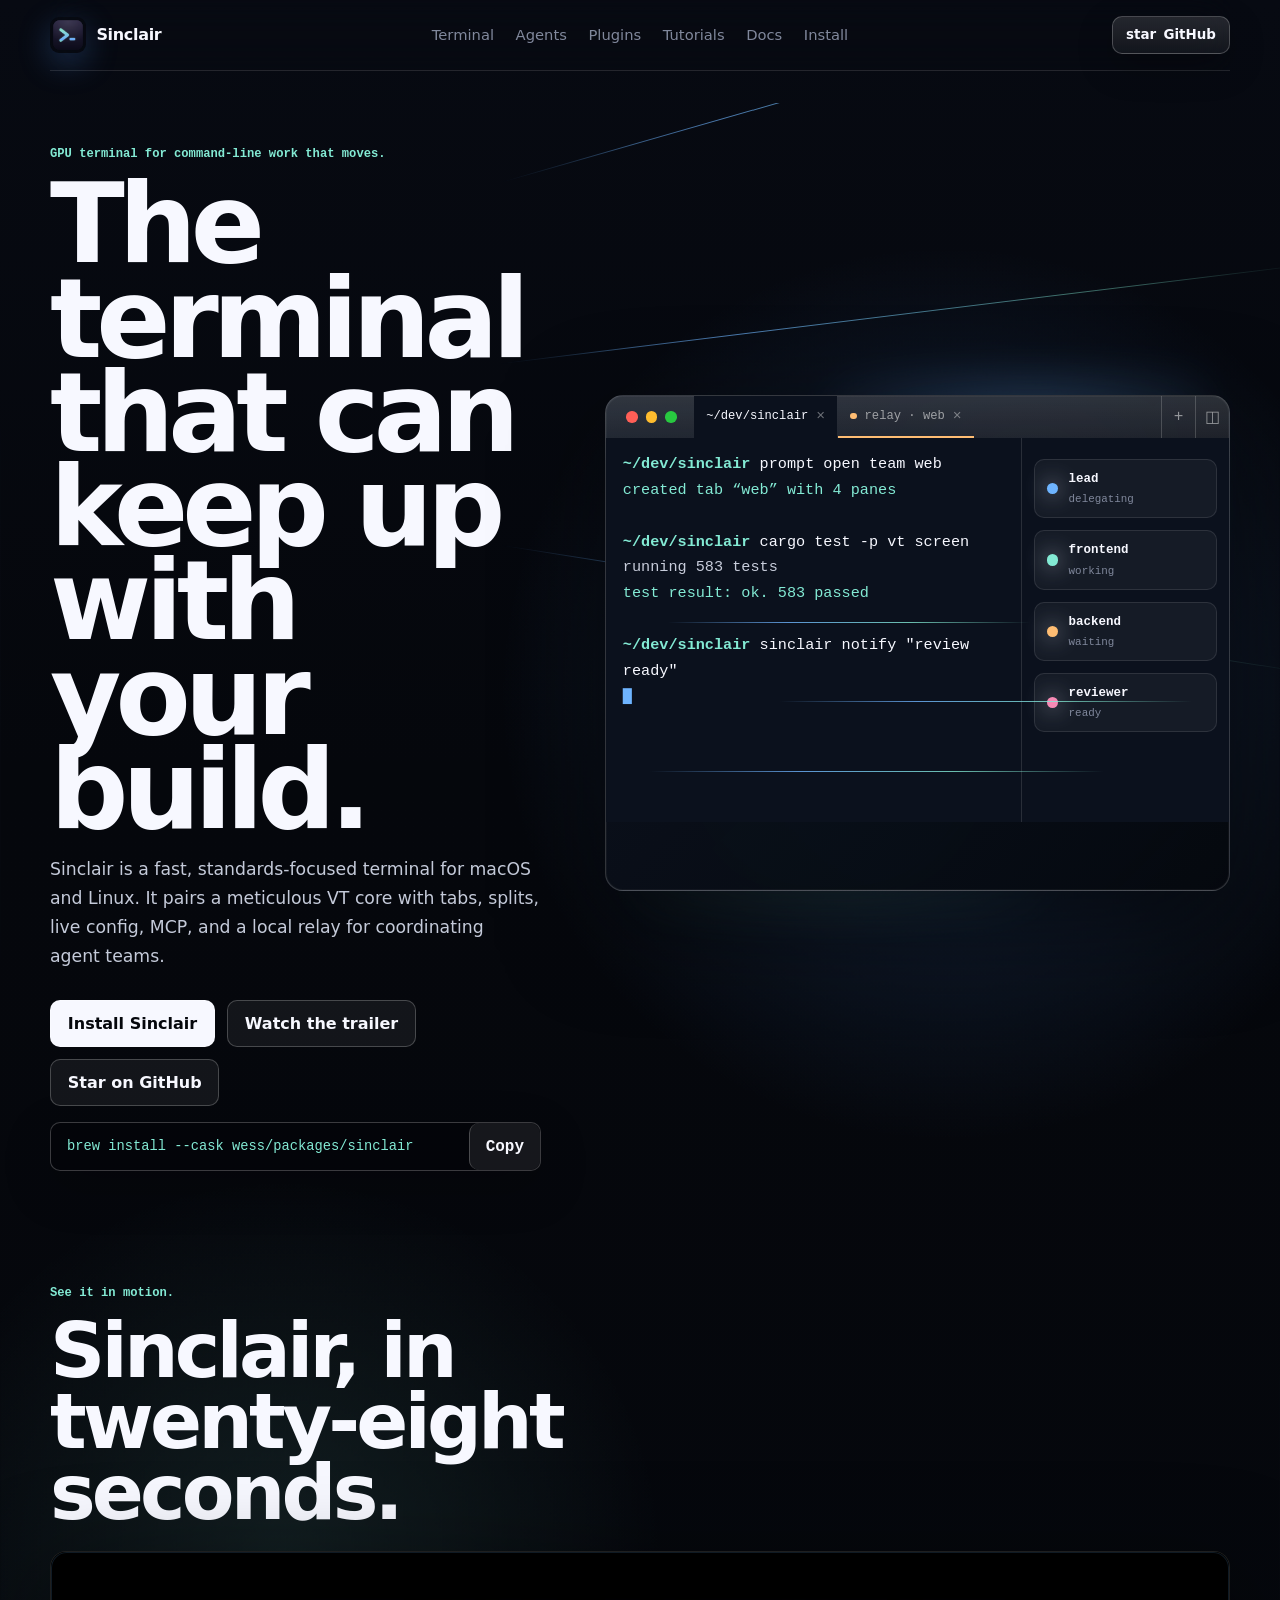
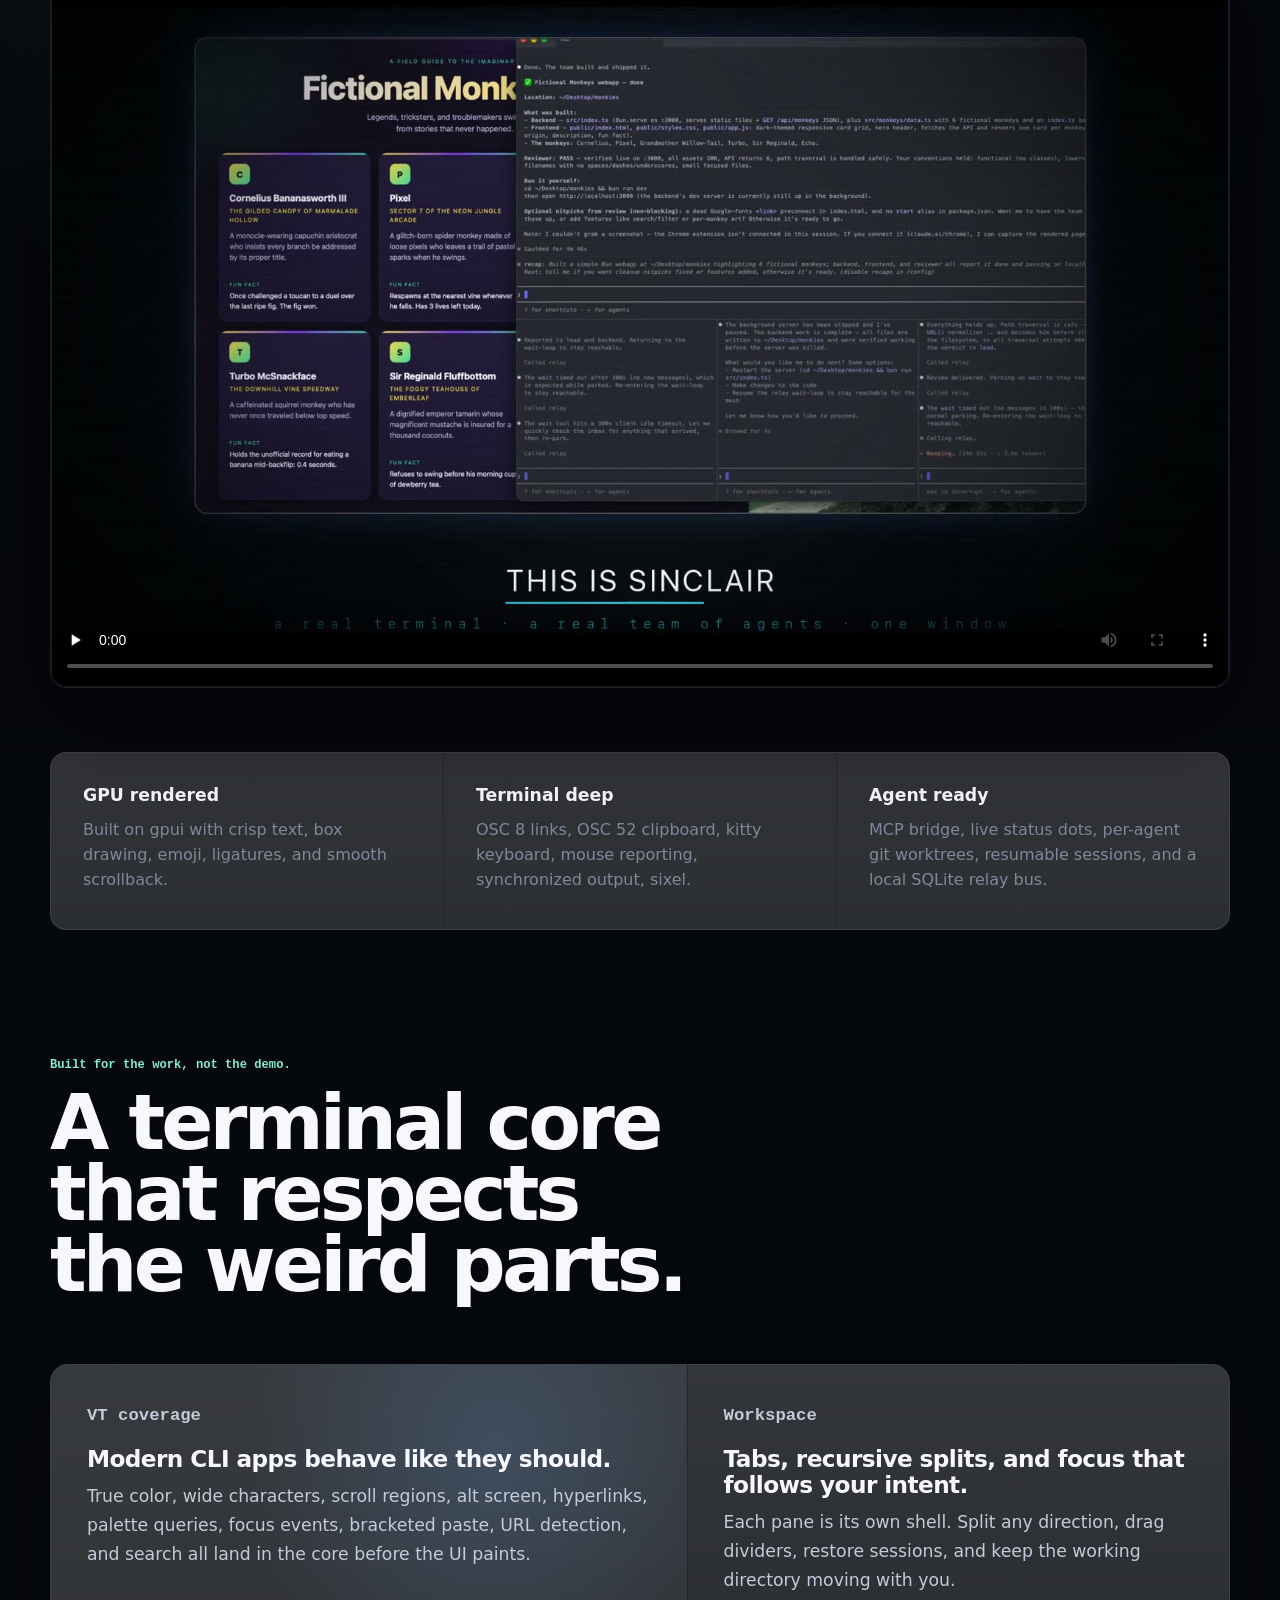
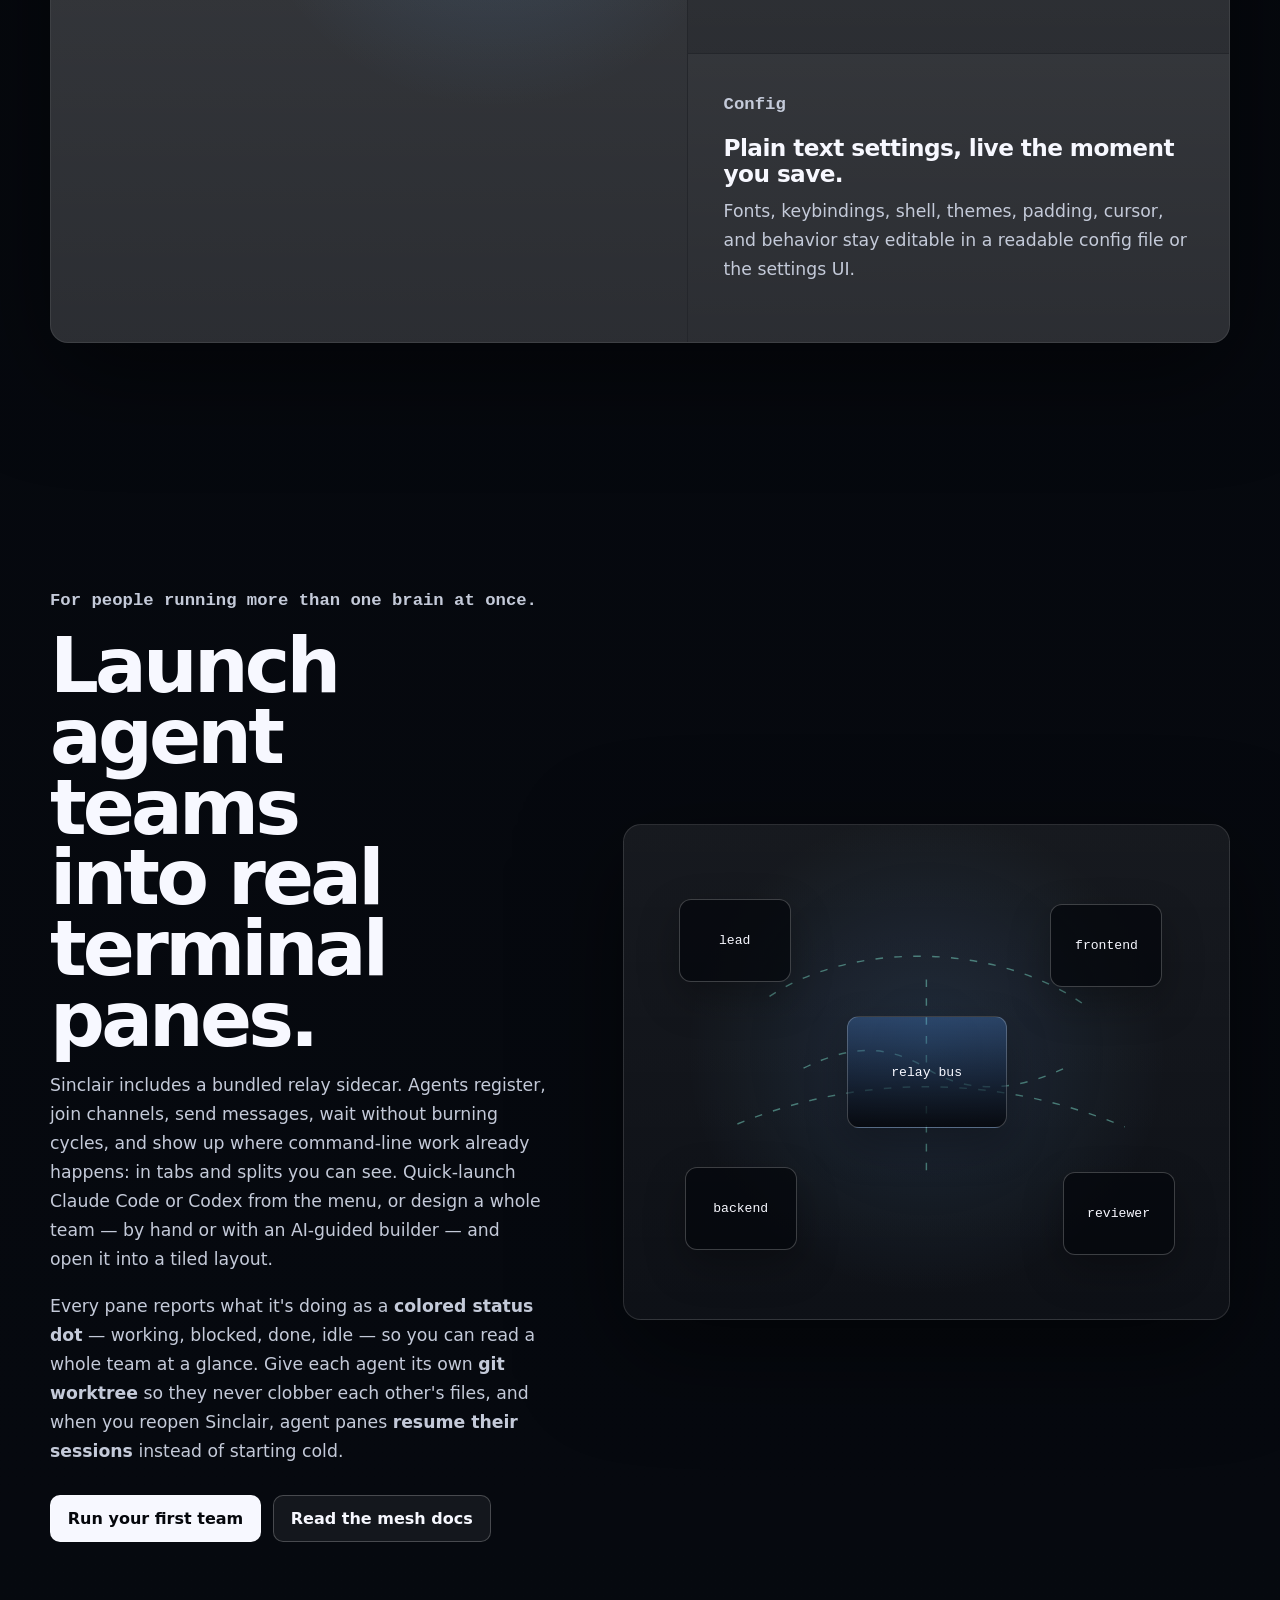
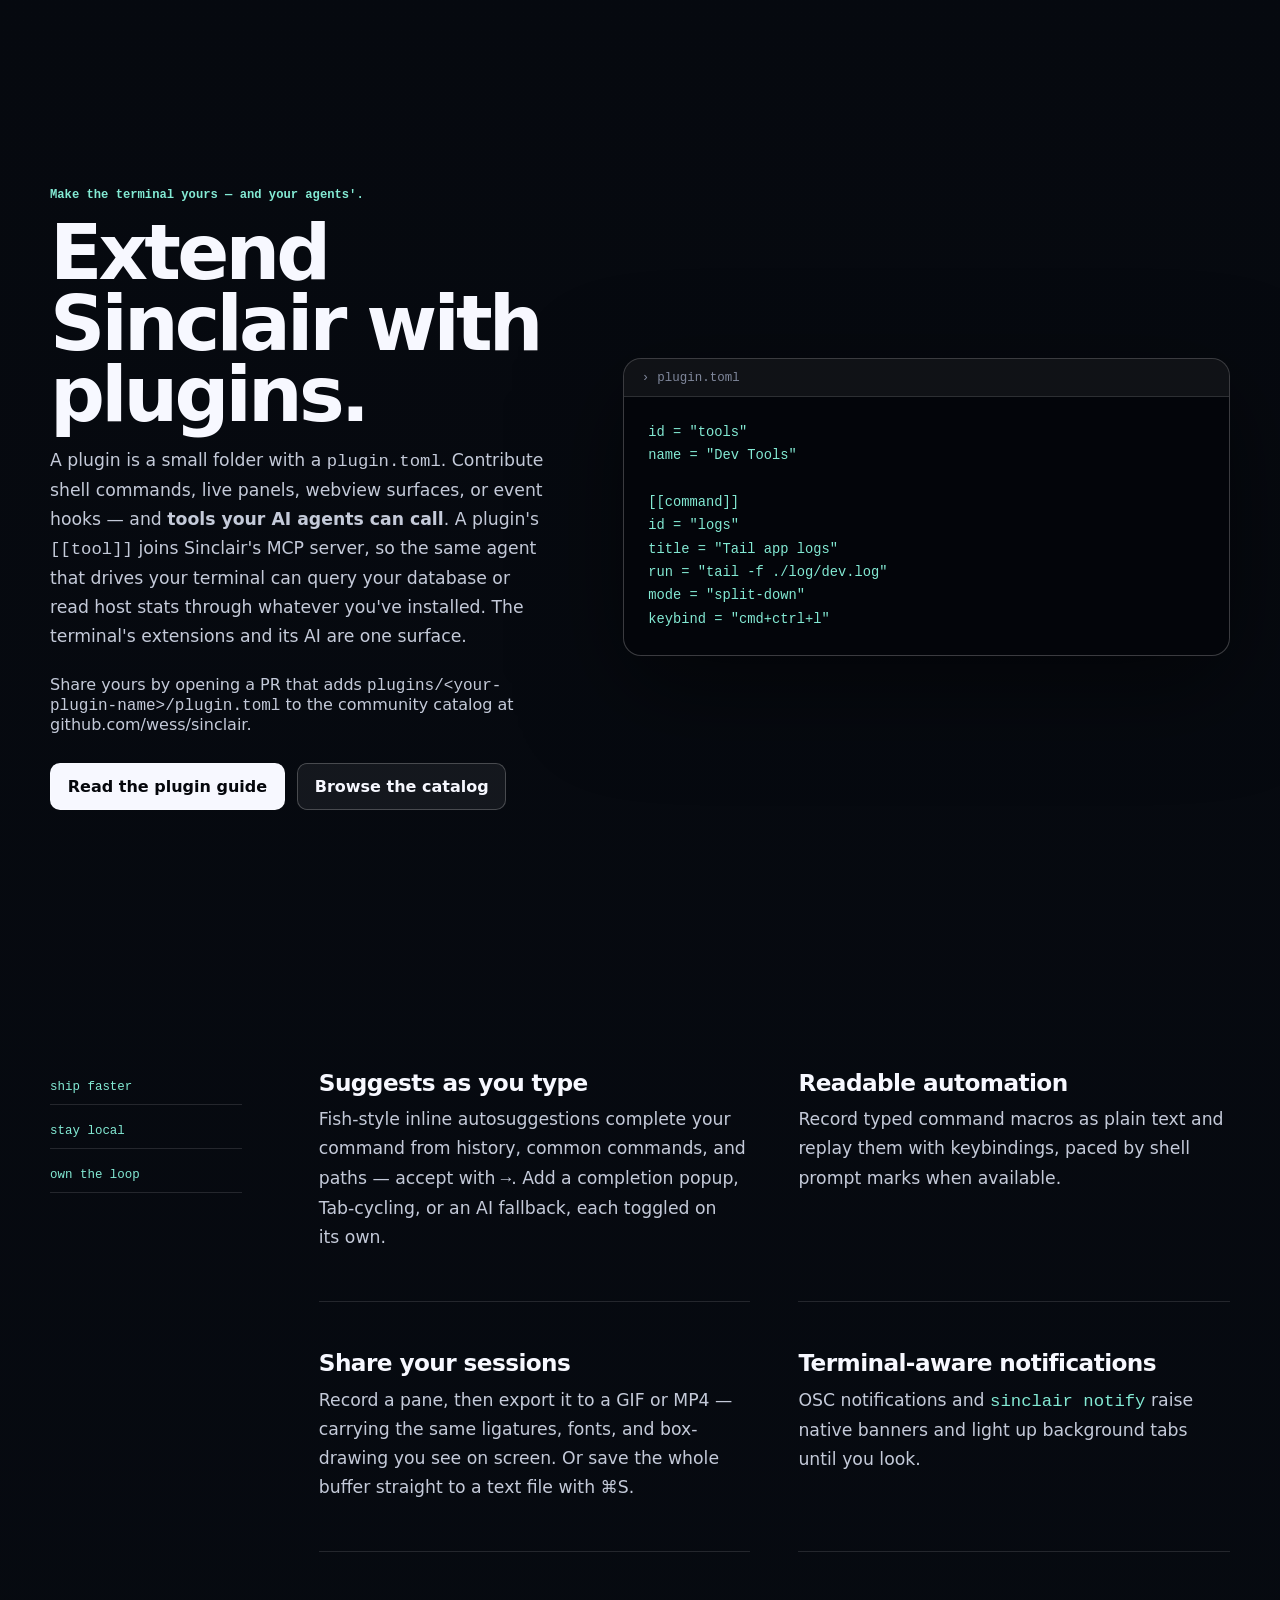
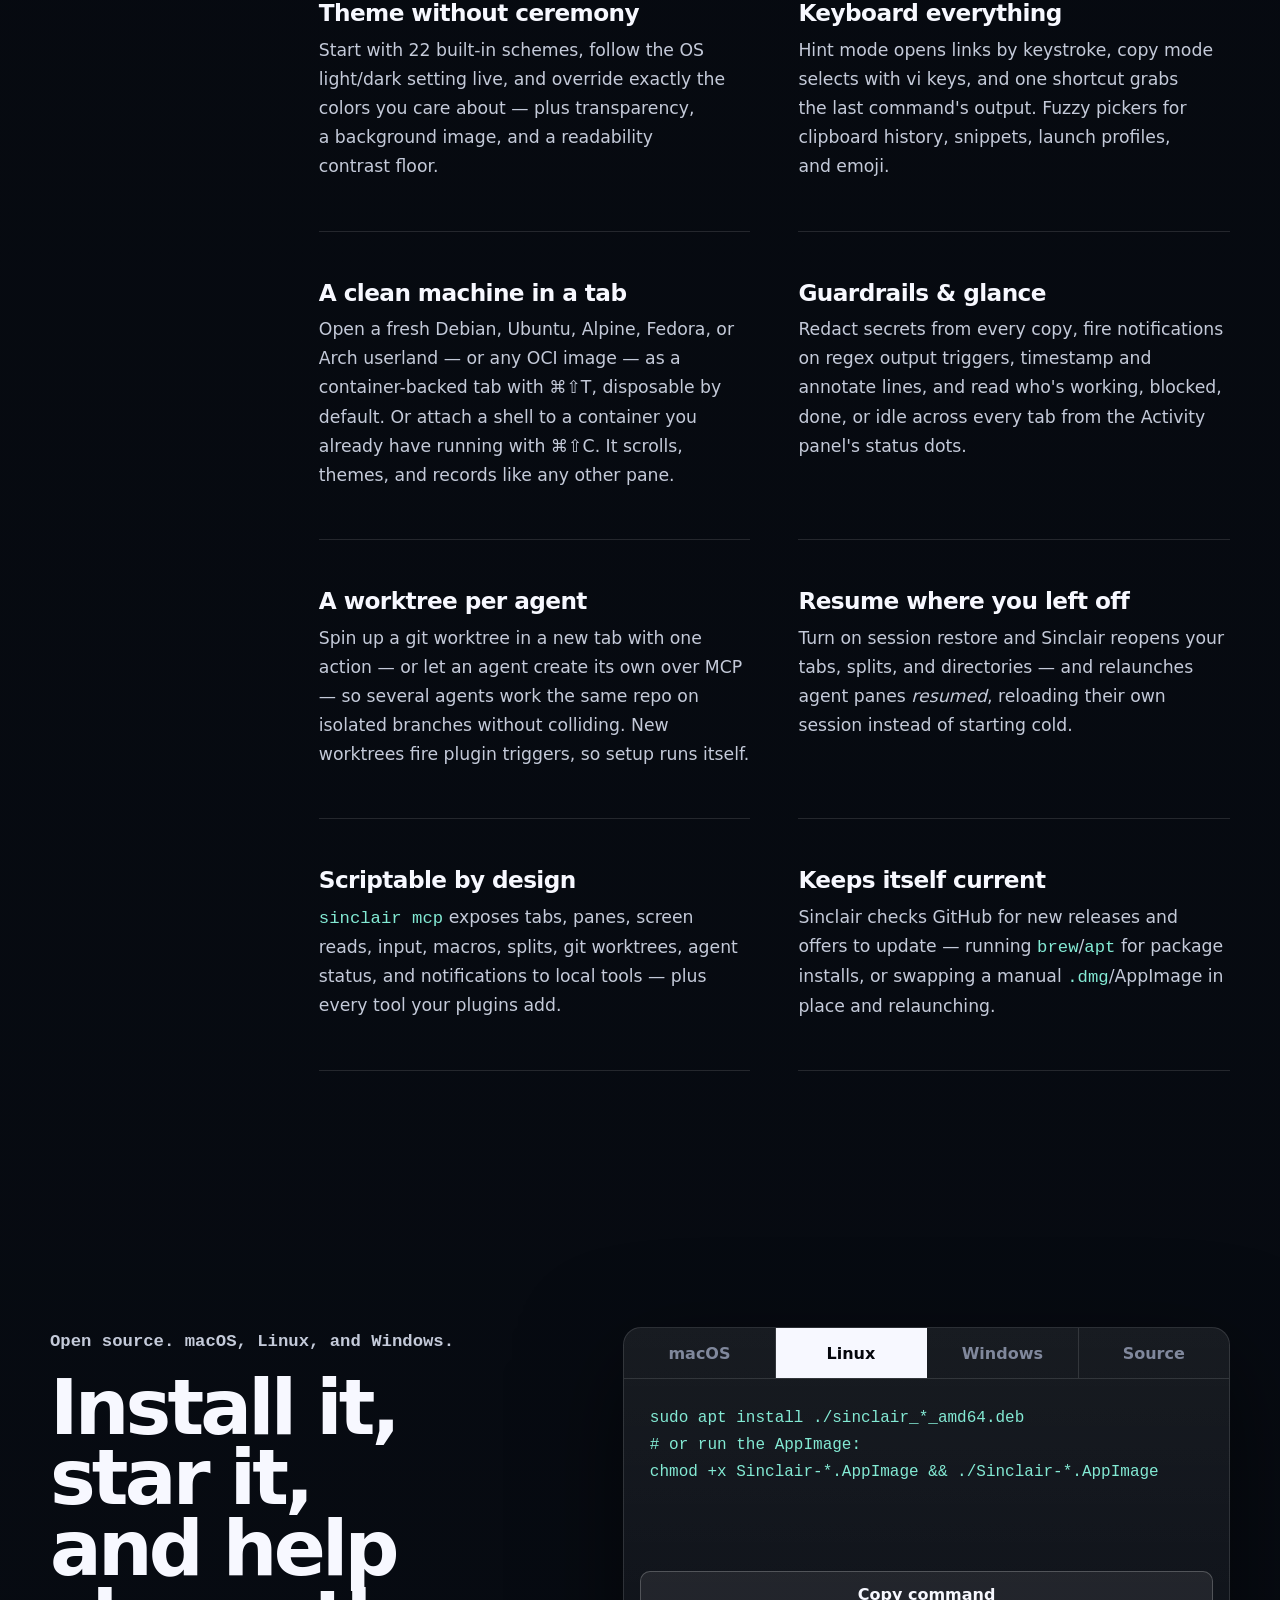
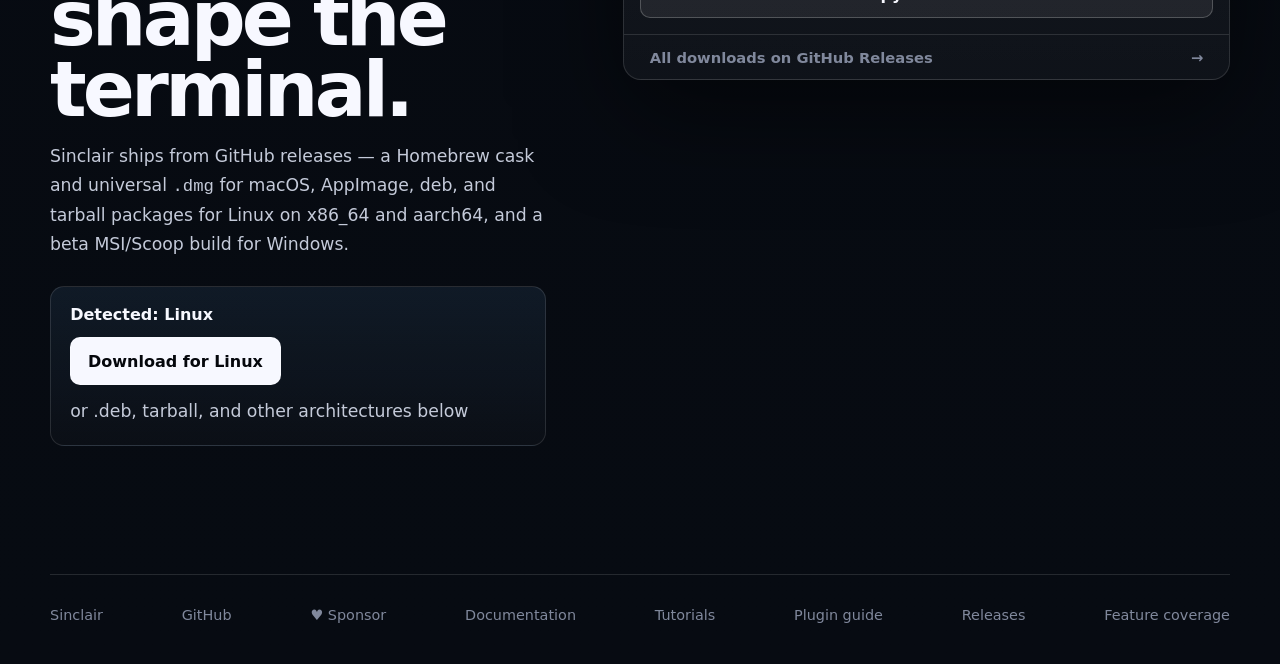
==== commit d58bc760: "Publish docs from 1195841e382fefe355f6a448a4cbc0bf29da54bb" ====
--- a/index.html
+++ b/index.html
@@ -3,12 +3,12 @@
   <head>
     <meta charset="utf-8">
     <meta name="viewport" content="width=device-width, initial-scale=1">
-    <title>Prompt - GPU terminal for builders and agent teams</title>
+    <title>Sinclair - GPU terminal for builders and agent teams</title>
     <meta
       name="description"
-      content="Prompt is a fast GPU-accelerated terminal for macOS and Linux with splits, themes, MCP, and a local agent mesh."
+      content="Sinclair is a fast GPU-accelerated terminal for macOS and Linux with splits, themes, MCP, and a local agent mesh."
     >
-    <meta property="og:title" content="Prompt - a terminal for builders and agent teams">
+    <meta property="og:title" content="Sinclair - a terminal for builders and agent teams">
     <meta
       property="og:description"
       content="GPU rendering, meticulous VT support, live config, MCP, and a local relay for agent teams."
@@ -22,18 +22,19 @@
   <body>
     <a class="skip" href="#main">Skip to content</a>
     <header class="nav" aria-label="Primary navigation">
-      <a class="brand" href="#top" aria-label="Prompt home">
+      <a class="brand" href="#top" aria-label="Sinclair home">
         <img class="brandmark" src="icon.png" alt="" width="36" height="36">
-        <span>Prompt</span>
+        <span>Sinclair</span>
       </a>
       <nav class="navlinks" aria-label="Site">
         <a href="#terminal">Terminal</a>
         <a href="#agents">Agents</a>
         <a href="#plugins">Plugins</a>
+        <a href="tutorials.html">Tutorials</a>
         <a href="docs.html">Docs</a>
         <a href="#install">Install</a>
       </nav>
-      <a class="navstar" href="https://github.com/wess/prompt" data-star-link>
+      <a class="navstar" href="https://github.com/wess/sinclair" data-star-link>
         <span aria-hidden="true">star</span>
         <strong data-star-count>GitHub</strong>
       </a>
@@ -50,27 +51,28 @@
           <p class="kicker">GPU terminal for command-line work that moves.</p>
           <h1>The terminal that can keep up with your build.</h1>
           <p class="lede">
-            Prompt is a fast, standards-focused terminal for macOS and Linux.
+            Sinclair is a fast, standards-focused terminal for macOS and Linux.
             It pairs a meticulous VT core with tabs, splits, live config, MCP,
             and a local relay for coordinating agent teams.
           </p>
           <div class="actions" aria-label="Primary actions">
-            <a class="button primary" href="#install">Install Prompt</a>
-            <a class="button secondary" href="https://github.com/wess/prompt" data-star-link>Star on GitHub</a>
+            <a class="button primary" href="#install">Install Sinclair</a>
+            <a class="button secondary" href="#watch">Watch the trailer</a>
+            <a class="button secondary" href="https://github.com/wess/sinclair" data-star-link>Star on GitHub</a>
           </div>
           <div class="terminalbar" aria-label="Install command">
-            <code>brew install --cask wess/packages/prompt</code>
-            <button type="button" data-copy="brew install --cask wess/packages/prompt">Copy</button>
-          </div>
-        </div>
-        <div class="productstage" aria-label="Prompt terminal workspace preview">
+            <code>brew install --cask wess/packages/sinclair</code>
+            <button type="button" data-copy="brew install --cask wess/packages/sinclair">Copy</button>
+          </div>
+        </div>
+        <div class="productstage" aria-label="Sinclair terminal workspace preview">
           <div class="stageglow" aria-hidden="true"></div>
           <div class="workspacewindow">
             <div class="windowbar">
               <div class="traffic" aria-hidden="true"><span></span><span></span><span></span></div>
               <div class="tabstrip" role="tablist" aria-label="Open tabs">
                 <div class="tab active" role="tab" aria-selected="true">
-                  <span>~/dev/prompt</span>
+                  <span>~/dev/sinclair</span>
                   <i class="tabclose" aria-hidden="true">×</i>
                 </div>
                 <div class="tab attention" role="tab" aria-selected="false">
@@ -86,14 +88,14 @@
             </div>
             <div class="workspacegrid">
               <section class="terminalpane" aria-label="Terminal session preview">
-                <pre><code><span class="prompt">~/dev/prompt</span> <span class="cmd">prompt open team web</span>
+                <pre><code><span class="prompt">~/dev/sinclair</span> <span class="cmd">prompt open team web</span>
 <span class="ok">created tab “web” with 4 panes</span>
 
-<span class="prompt">~/dev/prompt</span> <span class="cmd">cargo test -p vt screen</span>
+<span class="prompt">~/dev/sinclair</span> <span class="cmd">cargo test -p vt screen</span>
 running 583 tests
 <span class="ok">test result: ok. 583 passed</span>
 
-<span class="prompt">~/dev/prompt</span> <span class="cmd">prompt notify "review ready"</span>
+<span class="prompt">~/dev/sinclair</span> <span class="cmd">sinclair notify "review ready"</span>
 <span class="cursor">█</span></code></pre>
               </section>
               <aside class="agentpane" aria-label="Agent relay activity">
@@ -110,6 +112,20 @@
         </div>
       </section>
 
+      <section class="trailer" id="watch" aria-label="Sinclair trailer">
+        <div class="sectionhead">
+          <p class="kicker">See it in motion.</p>
+          <h2>Sinclair, in twenty-eight seconds.</h2>
+        </div>
+        <div class="trailerframe">
+          <video controls preload="none" playsinline poster="trailerposter.jpg">
+            <source src="trailer.mp4" type="video/mp4">
+            Your browser can’t play embedded video.
+            <a href="trailer.mp4">Download the trailer</a>.
+          </video>
+        </div>
+      </section>
+
       <section class="proof" aria-label="Product proof points">
         <div>
           <strong>GPU rendered</strong>
@@ -121,7 +137,7 @@
         </div>
         <div>
           <strong>Agent ready</strong>
-          <span>MCP bridge, notifications, macros, teams, panes, and a local SQLite relay bus.</span>
+          <span>MCP bridge, live status dots, per-agent git worktrees, resumable sessions, and a local SQLite relay bus.</span>
         </div>
       </section>
 
@@ -158,11 +174,25 @@
           <p class="kicker">For people running more than one brain at once.</p>
           <h2>Launch agent teams into real terminal panes.</h2>
           <p>
-            Prompt includes a bundled relay sidecar. Agents register, join
+            Sinclair includes a bundled relay sidecar. Agents register, join
             channels, send messages, wait without burning cycles, and show up
             where command-line work already happens: in tabs and splits you can
-            see.
-          </p>
+            see. Quick-launch Claude Code or Codex from the menu, or design a
+            whole team — by hand or with an AI-guided builder — and open it into
+            a tiled layout.
+          </p>
+          <p>
+            Every pane reports what it's doing as a <strong>colored status
+            dot</strong> — working, blocked, done, idle — so you can read a whole
+            team at a glance. Give each agent its own <strong>git worktree</strong>
+            so they never clobber each other's files, and when you reopen Sinclair,
+            agent panes <strong>resume their sessions</strong> instead of starting
+            cold.
+          </p>
+          <div class="actions" aria-label="Agent actions">
+            <a class="button primary" href="agentteams.html">Run your first team</a>
+            <a class="button secondary" href="agents.html">Read the mesh docs</a>
+          </div>
         </div>
         <div class="mesh" aria-label="Relay mesh diagram">
           <div class="node lead">lead</div>
@@ -182,23 +212,26 @@
 
       <section class="pluginsection" id="plugins">
         <div class="plugincopy">
-          <p class="kicker">Make the terminal yours.</p>
-          <h2>Extend Prompt with plugins.</h2>
+          <p class="kicker">Make the terminal yours — and your agents'.</p>
+          <h2>Extend Sinclair with plugins.</h2>
           <p class="lede">
-            A plugin is a small folder with a <code>plugin.toml</code> that
-            contributes shell commands. Run them in the focused pane, a new tab,
-            or a split, each with an optional default keybinding. No build step,
-            just plain text.
+            A plugin is a small folder with a <code>plugin.toml</code>. Contribute
+            shell commands, live panels, webview surfaces, or event hooks — and
+            <strong>tools your AI agents can call</strong>. A plugin's
+            <code>[[tool]]</code> joins Sinclair's MCP server, so the same agent that
+            drives your terminal can query your database or read host stats through
+            whatever you've installed. The terminal's extensions and its AI are one
+            surface.
           </p>
           <p>
             Share yours by opening a PR that adds
             <code>plugins/&lt;your-plugin-name&gt;/plugin.toml</code> to the
             community catalog at
-            <a href="https://github.com/wess/prompt">github.com/wess/prompt</a>.
+            <a href="https://github.com/wess/sinclair">github.com/wess/sinclair</a>.
           </p>
           <div class="actions" aria-label="Plugin actions">
             <a class="button primary" href="plugins.html">Read the plugin guide</a>
-            <a class="button secondary" href="https://github.com/wess/prompt/tree/main/plugins">Browse the catalog</a>
+            <a class="button secondary" href="https://github.com/wess/sinclair/tree/main/plugins">Browse the catalog</a>
           </div>
         </div>
         <div class="plugincard" aria-label="Example plugin.toml">
@@ -215,7 +248,7 @@
         </div>
       </section>
 
-      <section class="details" aria-label="Prompt features">
+      <section class="details" aria-label="Sinclair features">
         <div class="rail">
           <span>ship faster</span>
           <span>stay local</span>
@@ -223,6 +256,10 @@
         </div>
         <div class="detailgrid">
           <article>
+            <h3>Suggests as you type</h3>
+            <p>Fish-style inline autosuggestions complete your command from history, common commands, and paths — accept with <kbd>→</kbd>. Add a completion popup, Tab-cycling, or an AI fallback, each toggled on its own.</p>
+          </article>
+          <article>
             <h3>Readable automation</h3>
             <p>Record typed command macros as plain text and replay them with keybindings, paced by shell prompt marks when available.</p>
           </article>
@@ -232,47 +269,82 @@
           </article>
           <article>
             <h3>Terminal-aware notifications</h3>
-            <p>OSC notifications and <code>prompt notify</code> raise native banners and light up background tabs until you look.</p>
+            <p>OSC notifications and <code>sinclair notify</code> raise native banners and light up background tabs until you look.</p>
           </article>
           <article>
             <h3>Theme without ceremony</h3>
-            <p>Start with 22 built-in schemes, then override exactly the colors you care about in the same config file.</p>
+            <p>Start with 22 built-in schemes, follow the OS light/dark setting live, and override exactly the colors you care about — plus transparency, a background image, and a readability contrast floor.</p>
+          </article>
+          <article>
+            <h3>Keyboard everything</h3>
+            <p>Hint mode opens links by keystroke, copy mode selects with vi keys, and one shortcut grabs the last command's output. Fuzzy pickers for clipboard history, snippets, launch profiles, and emoji.</p>
+          </article>
+          <article>
+            <h3>A clean machine in a tab</h3>
+            <p>Open a fresh Debian, Ubuntu, Alpine, Fedora, or Arch userland — or any OCI image — as a container-backed tab with ⌘⇧T, disposable by default. Or attach a shell to a container you already have running with ⌘⇧C. It scrolls, themes, and records like any other pane.</p>
+          </article>
+          <article>
+            <h3>Guardrails &amp; glance</h3>
+            <p>Redact secrets from every copy, fire notifications on regex output triggers, timestamp and annotate lines, and read who's working, blocked, done, or idle across every tab from the Activity panel's status dots.</p>
+          </article>
+          <article>
+            <h3>A worktree per agent</h3>
+            <p>Spin up a git worktree in a new tab with one action — or let an agent create its own over MCP — so several agents work the same repo on isolated branches without colliding. New worktrees fire plugin triggers, so setup runs itself.</p>
+          </article>
+          <article>
+            <h3>Resume where you left off</h3>
+            <p>Turn on session restore and Sinclair reopens your tabs, splits, and directories — and relaunches agent panes <em>resumed</em>, reloading their own session instead of starting cold.</p>
           </article>
           <article>
             <h3>Scriptable by design</h3>
-            <p><code>prompt mcp</code> exposes tabs, panes, screen reads, input, macros, splits, commands, and notifications to local tools.</p>
+            <p><code>sinclair mcp</code> exposes tabs, panes, screen reads, input, macros, splits, git worktrees, agent status, and notifications to local tools — plus every tool your plugins add.</p>
+          </article>
+          <article>
+            <h3>Keeps itself current</h3>
+            <p>Sinclair checks GitHub for new releases and offers to update — running <code>brew</code>/<code>apt</code> for package installs, or swapping a manual <code>.dmg</code>/AppImage in place and relaunching.</p>
           </article>
         </div>
       </section>
 
       <section class="install" id="install">
         <div>
-          <p class="kicker">Open source. macOS and Linux.</p>
+          <p class="kicker">Open source. macOS, Linux, and Windows.</p>
           <h2>Install it, star it, and help shape the terminal.</h2>
           <p>
-            Prompt ships from GitHub releases, with a Homebrew cask for macOS
-            and AppImage, deb, and tarball packages for Linux on x86_64 and
-            aarch64.
-          </p>
+            Sinclair ships from GitHub releases — a Homebrew cask and universal
+            <code>.dmg</code> for macOS, AppImage, deb, and tarball packages for
+            Linux on x86_64 and aarch64, and a beta MSI/Scoop build for Windows.
+          </p>
+          <div class="downloadhero" data-download-hero hidden>
+            <div class="dlhead">
+              <span class="dlos" data-dl-os>Detecting your platform…</span>
+              <span class="dlver" data-dl-ver></span>
+            </div>
+            <a class="button primary dlbtn" data-dl-primary href="https://github.com/wess/sinclair/releases/latest">Download</a>
+            <p class="dlalt" data-dl-alt></p>
+          </div>
         </div>
         <div class="installpanel">
           <div class="installtabs" role="tablist" aria-label="Install options">
             <button class="active" type="button" data-install-tab="mac">macOS</button>
             <button type="button" data-install-tab="linux">Linux</button>
+            <button type="button" data-install-tab="windows">Windows</button>
             <button type="button" data-install-tab="source">Source</button>
           </div>
-          <pre aria-live="polite"><code data-install-code>brew install --cask wess/packages/prompt</code></pre>
-          <button class="copywide" type="button" data-copy="brew install --cask wess/packages/prompt">Copy command</button>
+          <pre aria-live="polite"><code data-install-code>brew install --cask wess/packages/sinclair</code></pre>
+          <button class="copywide" type="button" data-copy="brew install --cask wess/packages/sinclair">Copy command</button>
+          <div class="installdownloads" data-install-downloads aria-label="Direct downloads"></div>
         </div>
       </section>
     </main>
 
     <footer class="footer">
-      <span>Prompt 1.3.4</span>
-      <a href="https://github.com/wess/prompt">GitHub</a>
+      <span>Sinclair</span>
+      <a href="https://github.com/wess/sinclair">GitHub</a><a href="https://github.com/sponsors/wess">♥ Sponsor</a>
       <a href="docs.html">Documentation</a>
+      <a href="tutorials.html">Tutorials</a>
       <a href="plugins.html">Plugin guide</a>
-      <a href="https://github.com/wess/prompt/releases">Releases</a>
+      <a href="https://github.com/wess/sinclair/releases">Releases</a>
       <a href="coverage.html">Feature coverage</a>
     </footer>
 
--- a/style.css
+++ b/style.css
@@ -374,7 +374,7 @@
     0 0 0 1px rgb(255 255 255 / 0.04) inset;
 }
 
-/* Titlebar strip: Prompt folds the tab row directly into the window chrome,
+/* Titlebar strip: Sinclair folds the tab row directly into the window chrome,
    a touch lighter than the terminal body, with the native traffic lights
    inset to macOS spacing on the left. */
 .windowbar {
@@ -485,7 +485,7 @@
 }
 
 /* The body: a terminal split, two panes divided by a single hairline like a
-   real Prompt split — no floating cards or per-pane chrome. */
+   real Sinclair split — no floating cards or per-pane chrome. */
 .workspacegrid {
   position: relative;
   z-index: 2;
@@ -616,6 +616,107 @@
   border: 1px solid var(--line);
   border-radius: 16px;
   background: var(--line);
+}
+
+.downloadhero {
+  margin-top: 1.7rem;
+  padding: 1.1rem 1.2rem 1.2rem;
+  border: 1px solid var(--line);
+  border-radius: 14px;
+  background: linear-gradient(180deg, rgb(110 180 255 / 0.09), rgb(255 255 255 / 0.02));
+}
+
+.downloadhero[hidden] { display: none; }
+
+.dlhead {
+  display: flex;
+  align-items: baseline;
+  gap: 0.6rem;
+  margin-bottom: 0.85rem;
+}
+
+.dlos { font-weight: 820; color: var(--ink); }
+.dlver { font-size: 0.82rem; color: var(--muted); font-variant-numeric: tabular-nums; }
+
+.dlbtn {
+  display: inline-flex;
+  align-items: center;
+  justify-content: center;
+  min-height: 3rem;
+  font-weight: 800;
+}
+
+.dlalt {
+  margin: 0.75rem 0 0;
+  font-size: 0.82rem;
+  line-height: 1.5;
+  color: var(--muted);
+}
+
+.installdownloads {
+  display: flex;
+  flex-direction: column;
+  border-top: 1px solid var(--line);
+}
+
+.installdownloads .dl {
+  display: flex;
+  align-items: center;
+  justify-content: space-between;
+  gap: 1rem;
+  padding: 0.85rem clamp(1rem, 3vw, 1.6rem);
+  border-bottom: 1px solid var(--line);
+  color: var(--text);
+  font-weight: 660;
+  font-size: 0.92rem;
+  transition: background 0.15s ease, color 0.15s ease;
+}
+
+.installdownloads .dl:last-child { border-bottom: 0; }
+
+.installdownloads .dl:hover {
+  background: rgb(255 255 255 / 0.05);
+  color: var(--ink);
+}
+
+.installdownloads .dl span { color: var(--muted); font-weight: 700; }
+.installdownloads .dl.ghost { color: var(--muted); font-weight: 600; }
+.installdownloads .dl.ghost:hover { color: var(--ink); }
+
+.trailer {
+  width: min(calc(100% - 2rem), var(--max));
+  margin: clamp(2.5rem, 5vw, 4.5rem) auto;
+}
+
+.trailer .sectionhead {
+  margin-bottom: 1.4rem;
+}
+
+.trailerframe {
+  position: relative;
+  border: 1px solid var(--line);
+  border-radius: 16px;
+  overflow: hidden;
+  background: #000;
+  aspect-ratio: 16 / 10;
+  box-shadow: var(--shadow);
+}
+
+.trailerframe::after {
+  content: "";
+  position: absolute;
+  inset: 0;
+  pointer-events: none;
+  border-radius: 16px;
+  box-shadow: inset 0 0 0 1px rgb(110 180 255 / 0.14);
+}
+
+.trailerframe video {
+  display: block;
+  width: 100%;
+  height: 100%;
+  object-fit: cover;
+  background: #000;
 }
 
 .proof div {
